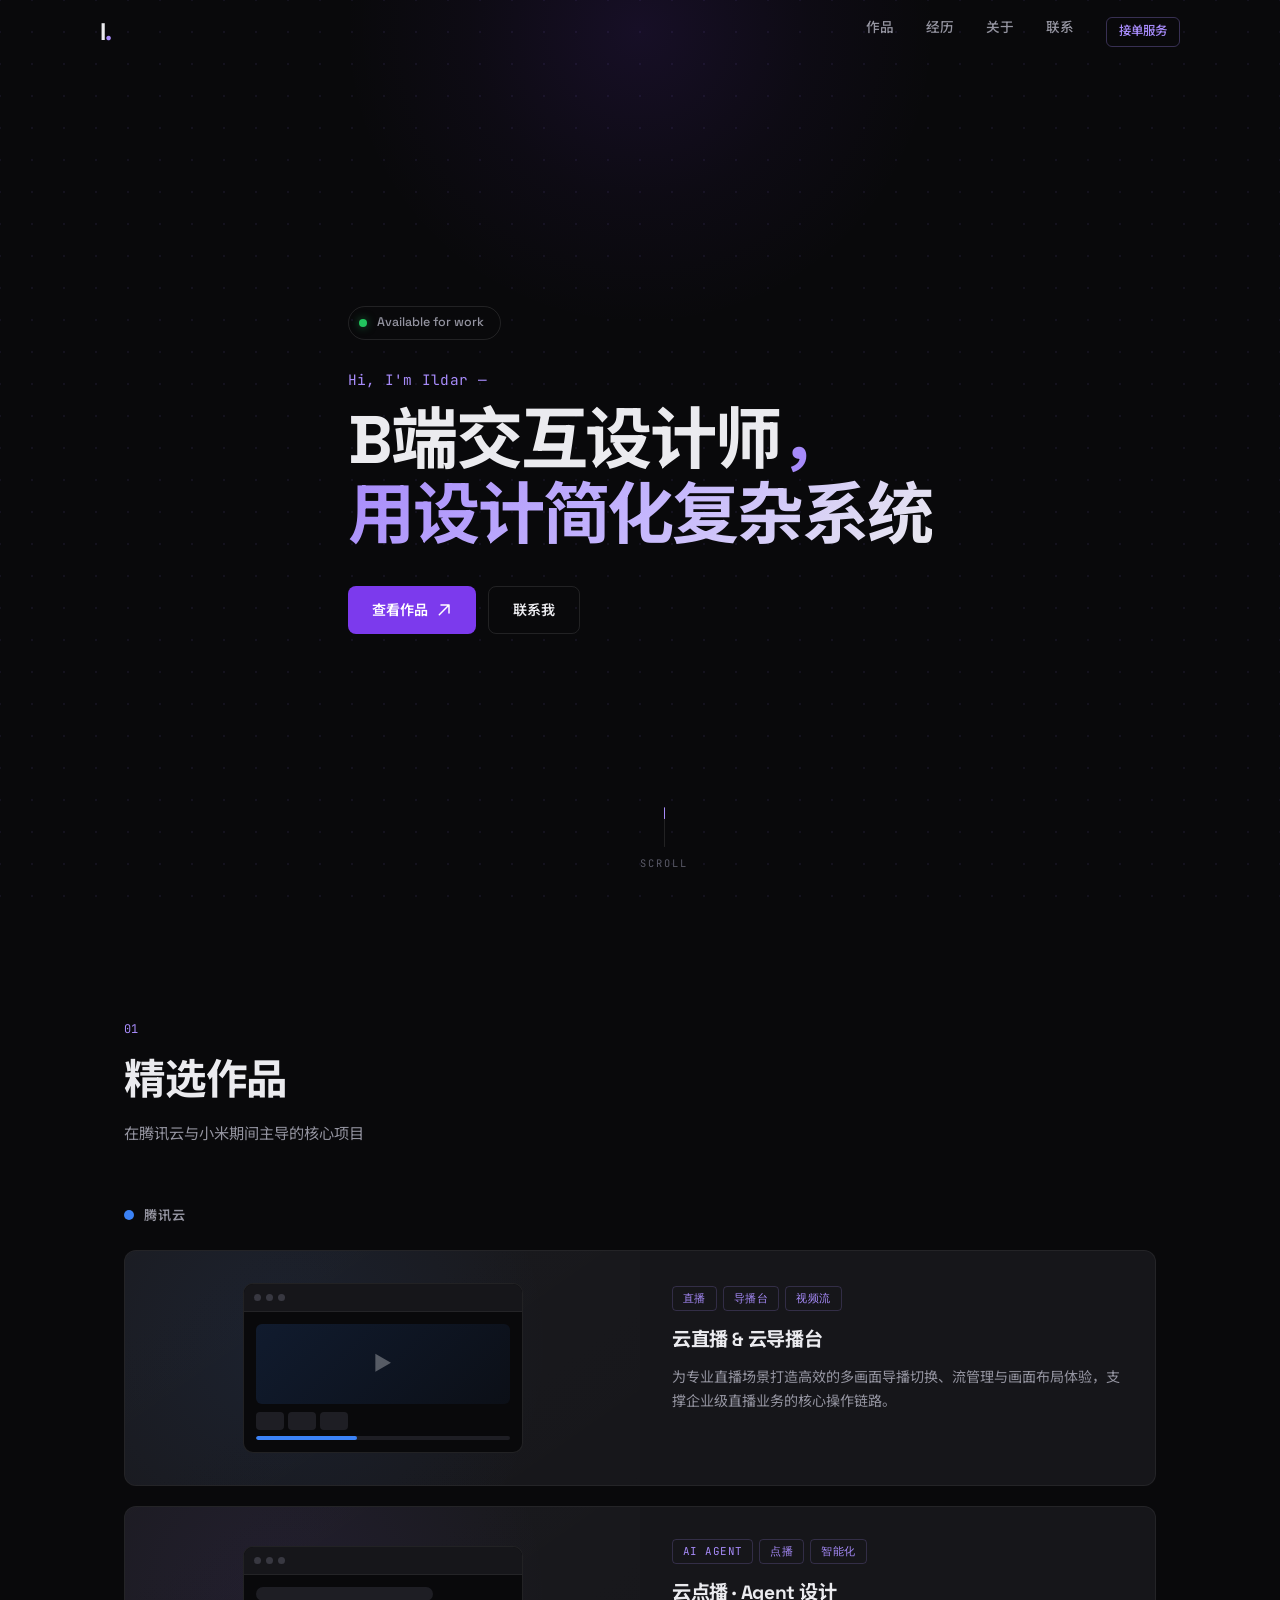
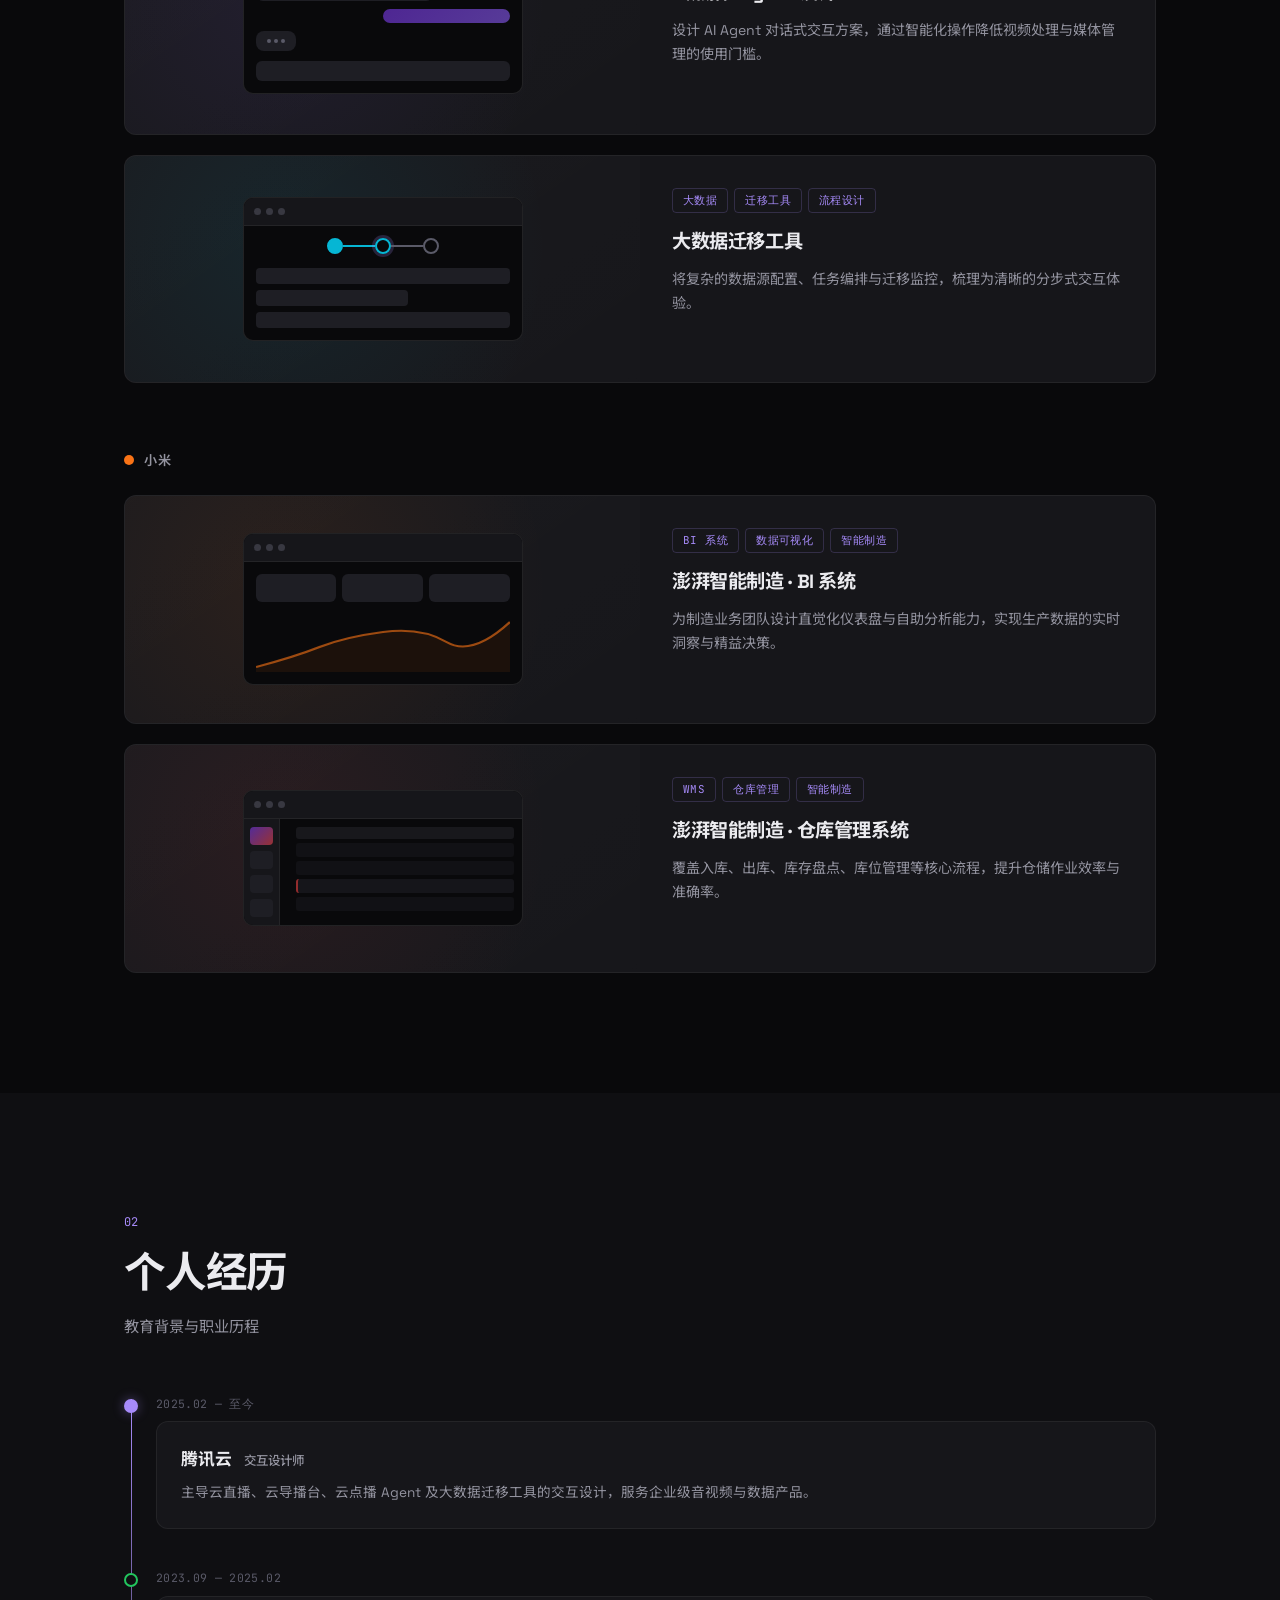
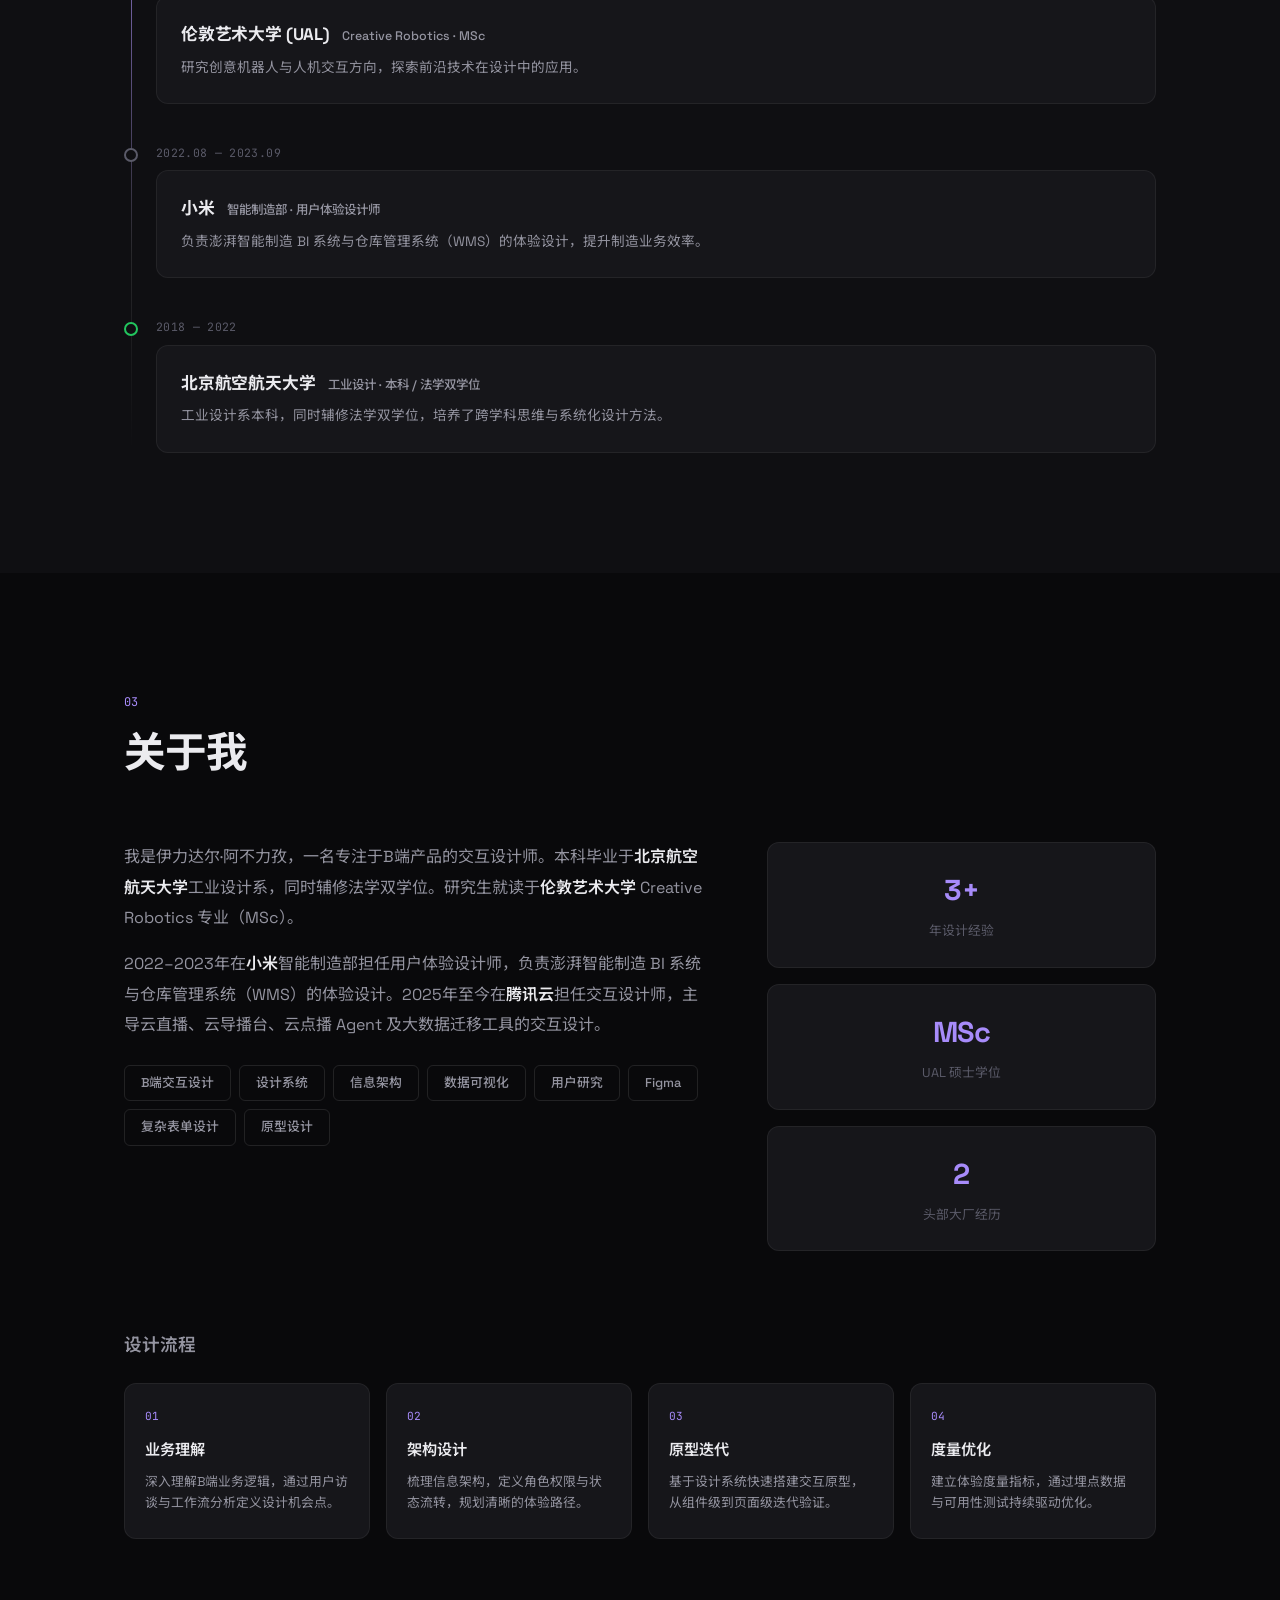
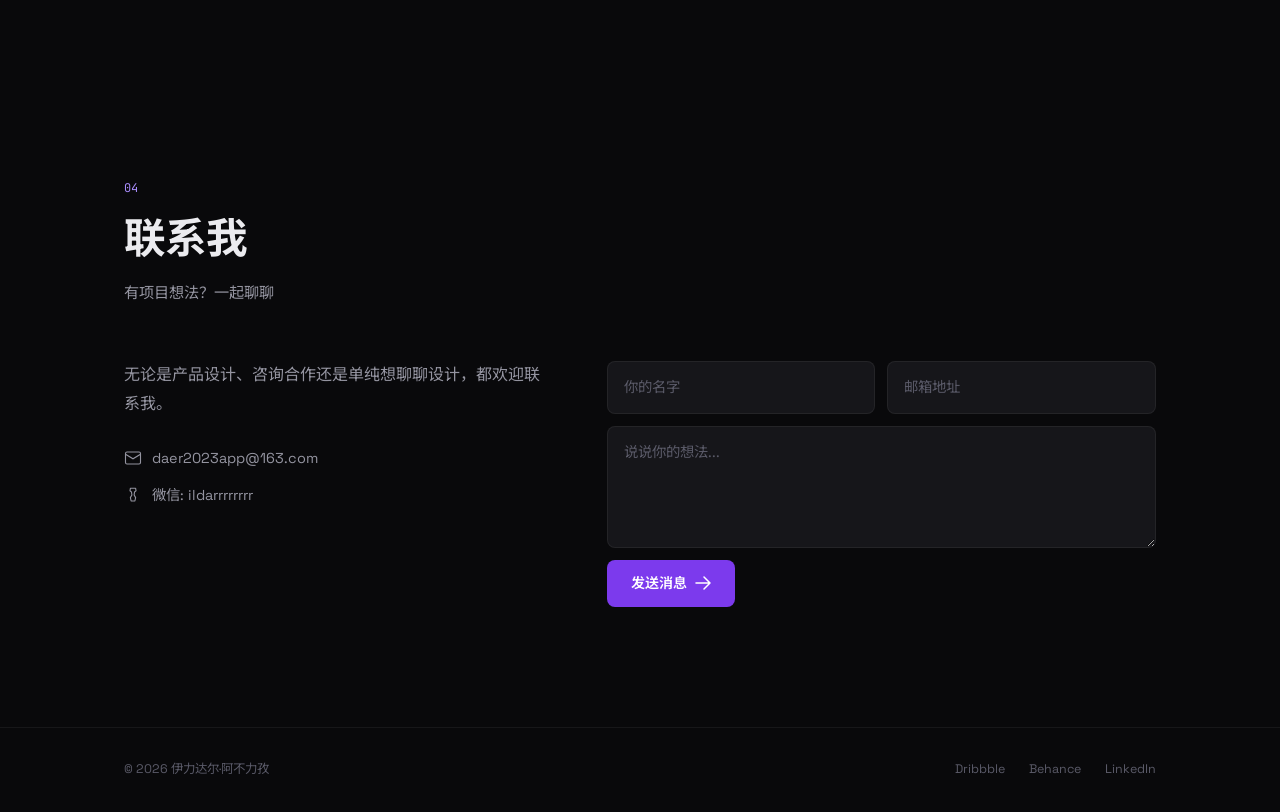
==== index.html @ 070d1505 "init: 个人作品集及接单页" ====
<!DOCTYPE html>
<html lang="zh-CN">
<head>
  <meta charset="UTF-8">
  <meta name="viewport" content="width=device-width, initial-scale=1.0">
  <title>伊力达尔·阿不力孜 — B端交互设计师</title>
  <link rel="stylesheet" href="style.css">
  <link rel="preconnect" href="https://fonts.googleapis.com">
  <link href="https://fonts.googleapis.com/css2?family=Space+Grotesk:wght@400;500;600;700&family=Noto+Sans+SC:wght@300;400;500;700&family=JetBrains+Mono:wght@400&display=swap" rel="stylesheet">
</head>
<body>

  <!-- 导航 -->
  <header class="header" id="header">
    <div class="header__inner">
      <a href="#" class="logo">I<span class="logo__dot">.</span></a>
      <nav class="nav" id="nav">
        <a href="#work" class="nav__link" data-index="01">作品</a>
        <a href="#journey" class="nav__link" data-index="02">经历</a>
        <a href="#about" class="nav__link" data-index="03">关于</a>
        <a href="#contact" class="nav__link" data-index="04">联系</a>
        <a href="freelance.html" class="nav__link nav__link--highlight" data-index="05">接单服务</a>
      </nav>
      <button class="menu-btn" id="menuBtn" aria-label="菜单">
        <span></span>
      </button>
    </div>
  </header>

  <!-- 移动端菜单 -->
  <div class="overlay" id="overlay">
    <nav class="overlay__nav">
      <a href="#work" class="overlay__link">作品</a>
      <a href="#journey" class="overlay__link">经历</a>
      <a href="#about" class="overlay__link">关于</a>
      <a href="#contact" class="overlay__link">联系</a>
      <a href="freelance.html" class="overlay__link" style="color:var(--accent)">接单服务</a>
    </nav>
  </div>

  <!-- 首屏 -->
  <section class="hero" id="hero">
    <canvas id="gridCanvas"></canvas>
    <div class="hero__glow"></div>
    <div class="hero__content">
      <div class="hero__label anim-fade" data-delay="0">
        <span class="label-dot"></span>
        <span>Available for work</span>
      </div>
      <p class="hero__greeting anim-fade" data-delay="100">Hi, I'm Ildar —</p>
      <h1 class="hero__headline anim-fade" data-delay="200">
        B端交互设计师<span class="hero__headline-accent">，</span><br>
        <span class="hero__headline-sub">用设计简化复杂系统</span>
      </h1>
      <div class="hero__cta anim-fade" data-delay="400">
        <a href="#work" class="btn">
          <span>查看作品</span>
          <svg width="16" height="16" viewBox="0 0 16 16" fill="none"><path d="M3.3 12.7l9.4-9.4M5 3h8v8" stroke="currentColor" stroke-width="1.5" stroke-linecap="round" stroke-linejoin="round"/></svg>
        </a>
        <a href="#contact" class="btn btn--ghost">联系我</a>
      </div>
    </div>
    <div class="hero__scroll anim-fade" data-delay="600">
      <div class="scroll-indicator">
        <div class="scroll-indicator__track">
          <div class="scroll-indicator__thumb"></div>
        </div>
      </div>
      <span>SCROLL</span>
    </div>
  </section>

  <!-- 作品集 -->
  <section class="section" id="work">
    <div class="container">
      <div class="section__head">
        <span class="section__index">01</span>
        <h2 class="section__title">精选作品</h2>
        <p class="section__sub">在腾讯云与小米期间主导的核心项目</p>
      </div>

      <!-- 腾讯云 -->
      <div class="work-group">
        <div class="work-group__label">
          <div class="company-dot company-dot--tc"></div>
          <span>腾讯云</span>
        </div>

        <div class="work-list">
          <a href="work-livestream.html" class="work-item__link">
          <article class="work-item" data-color="#3b82f6">
            <div class="work-item__visual" style="--accent:#3b82f6">
              <div class="mock mock--stream">
                <div class="mock__bar"><span></span><span></span><span></span></div>
                <div class="mock__body">
                  <div class="mock__video"></div>
                  <div class="mock__controls">
                    <div class="mock__btn-row"><span></span><span></span><span></span></div>
                    <div class="mock__timeline"></div>
                  </div>
                </div>
              </div>
            </div>
            <div class="work-item__info">
              <div class="work-item__tags"><span>直播</span><span>导播台</span><span>视频流</span></div>
              <h3 class="work-item__title">云直播 & 云导播台</h3>
              <p class="work-item__desc">为专业直播场景打造高效的多画面导播切换、流管理与画面布局体验，支撑企业级直播业务的核心操作链路。</p>
              <span class="work-item__more">查看详情 →</span>
            </div>
          </article>
          </a>

          <a href="work-agent.html" class="work-item__link">
          <article class="work-item" data-color="#8b5cf6">
            <div class="work-item__visual" style="--accent:#8b5cf6">
              <div class="mock mock--agent">
                <div class="mock__bar"><span></span><span></span><span></span></div>
                <div class="mock__body">
                  <div class="mock__chat">
                    <div class="mock__bubble mock__bubble--bot"></div>
                    <div class="mock__bubble mock__bubble--user"></div>
                    <div class="mock__bubble mock__bubble--bot mock__bubble--typing">
                      <span></span><span></span><span></span>
                    </div>
                  </div>
                  <div class="mock__input-bar"></div>
                </div>
              </div>
            </div>
            <div class="work-item__info">
              <div class="work-item__tags"><span>AI Agent</span><span>点播</span><span>智能化</span></div>
              <h3 class="work-item__title">云点播 · Agent 设计</h3>
              <p class="work-item__desc">设计 AI Agent 对话式交互方案，通过智能化操作降低视频处理与媒体管理的使用门槛。</p>
              <span class="work-item__more">查看详情 →</span>
            </div>
          </article>
          </a>

          <a href="work-migrate.html" class="work-item__link">
          <article class="work-item" data-color="#06b6d4">
            <div class="work-item__visual" style="--accent:#06b6d4">
              <div class="mock mock--migrate">
                <div class="mock__bar"><span></span><span></span><span></span></div>
                <div class="mock__body">
                  <div class="mock__steps">
                    <div class="mock__step mock__step--done"></div>
                    <div class="mock__step-line mock__step-line--done"></div>
                    <div class="mock__step mock__step--active"></div>
                    <div class="mock__step-line"></div>
                    <div class="mock__step"></div>
                  </div>
                  <div class="mock__form">
                    <div class="mock__field"></div>
                    <div class="mock__field mock__field--short"></div>
                    <div class="mock__field"></div>
                  </div>
                </div>
              </div>
            </div>
            <div class="work-item__info">
              <div class="work-item__tags"><span>大数据</span><span>迁移工具</span><span>流程设计</span></div>
              <h3 class="work-item__title">大数据迁移工具</h3>
              <p class="work-item__desc">将复杂的数据源配置、任务编排与迁移监控，梳理为清晰的分步式交互体验。</p>
              <span class="work-item__more">查看详情 →</span>
            </div>
          </article>
          </a>
        </div>
      </div>

      <!-- 小米 -->
      <div class="work-group">
        <div class="work-group__label">
          <div class="company-dot company-dot--mi"></div>
          <span>小米</span>
        </div>

        <div class="work-list">
          <a href="work-bi.html" class="work-item__link">
          <article class="work-item" data-color="#f97316">
            <div class="work-item__visual" style="--accent:#f97316">
              <div class="mock mock--bi">
                <div class="mock__bar"><span></span><span></span><span></span></div>
                <div class="mock__body">
                  <div class="mock__kpi-row">
                    <div class="mock__kpi"></div>
                    <div class="mock__kpi"></div>
                    <div class="mock__kpi"></div>
                  </div>
                  <div class="mock__chart-area">
                    <svg class="mock__chart-svg" viewBox="0 0 200 60" preserveAspectRatio="none">
                      <path d="M0 55 Q30 45 50 35 T100 20 T150 30 T200 10" stroke="var(--accent)" stroke-width="2" fill="none" opacity=".6"/>
                      <path d="M0 55 Q30 45 50 35 T100 20 T150 30 T200 10 V60 H0Z" fill="var(--accent)" opacity=".08"/>
                    </svg>
                  </div>
                </div>
              </div>
            </div>
            <div class="work-item__info">
              <div class="work-item__tags"><span>BI 系统</span><span>数据可视化</span><span>智能制造</span></div>
              <h3 class="work-item__title">澎湃智能制造 · BI 系统</h3>
              <p class="work-item__desc">为制造业务团队设计直觉化仪表盘与自助分析能力，实现生产数据的实时洞察与精益决策。</p>
              <span class="work-item__more">查看详情 →</span>
            </div>
          </article>
          </a>

          <a href="work-wms.html" class="work-item__link">
          <article class="work-item" data-color="#ef4444">
            <div class="work-item__visual" style="--accent:#ef4444">
              <div class="mock mock--wms">
                <div class="mock__bar"><span></span><span></span><span></span></div>
                <div class="mock__body">
                  <div class="mock__sidebar-mini">
                    <div class="mock__nav-item mock__nav-item--active"></div>
                    <div class="mock__nav-item"></div>
                    <div class="mock__nav-item"></div>
                    <div class="mock__nav-item"></div>
                  </div>
                  <div class="mock__table-area">
                    <div class="mock__table-head"></div>
                    <div class="mock__table-row"></div>
                    <div class="mock__table-row"></div>
                    <div class="mock__table-row mock__table-row--highlight"></div>
                    <div class="mock__table-row"></div>
                  </div>
                </div>
              </div>
            </div>
            <div class="work-item__info">
              <div class="work-item__tags"><span>WMS</span><span>仓库管理</span><span>智能制造</span></div>
              <h3 class="work-item__title">澎湃智能制造 · 仓库管理系统</h3>
              <p class="work-item__desc">覆盖入库、出库、库存盘点、库位管理等核心流程，提升仓储作业效率与准确率。</p>
              <span class="work-item__more">查看详情 →</span>
            </div>
          </article>
          </a>
        </div>
      </div>
    </div>
  </section>

  <!-- 经历 -->
  <section class="section section--alt" id="journey">
    <div class="container">
      <div class="section__head">
        <span class="section__index">02</span>
        <h2 class="section__title">个人经历</h2>
        <p class="section__sub">教育背景与职业历程</p>
      </div>

      <div class="journey">
        <div class="journey__line"></div>

        <div class="journey__item">
          <div class="journey__dot journey__dot--active"></div>
          <div class="journey__time">2025.02 — 至今</div>
          <div class="journey__card">
            <div class="journey__card-head">
              <h3>腾讯云</h3>
              <span class="journey__role">交互设计师</span>
            </div>
            <p>主导云直播、云导播台、云点播 Agent 及大数据迁移工具的交互设计，服务企业级音视频与数据产品。</p>
          </div>
        </div>

        <div class="journey__item">
          <div class="journey__dot journey__dot--edu"></div>
          <div class="journey__time">2023.09 — 2025.02</div>
          <div class="journey__card">
            <div class="journey__card-head">
              <h3>伦敦艺术大学 (UAL)</h3>
              <span class="journey__role">Creative Robotics · MSc</span>
            </div>
            <p>研究创意机器人与人机交互方向，探索前沿技术在设计中的应用。</p>
          </div>
        </div>

        <div class="journey__item">
          <div class="journey__dot"></div>
          <div class="journey__time">2022.08 — 2023.09</div>
          <div class="journey__card">
            <div class="journey__card-head">
              <h3>小米</h3>
              <span class="journey__role">智能制造部 · 用户体验设计师</span>
            </div>
            <p>负责澎湃智能制造 BI 系统与仓库管理系统（WMS）的体验设计，提升制造业务效率。</p>
          </div>
        </div>

        <div class="journey__item">
          <div class="journey__dot journey__dot--edu"></div>
          <div class="journey__time">2018 — 2022</div>
          <div class="journey__card">
            <div class="journey__card-head">
              <h3>北京航空航天大学</h3>
              <span class="journey__role">工业设计 · 本科 / 法学双学位</span>
            </div>
            <p>工业设计系本科，同时辅修法学双学位，培养了跨学科思维与系统化设计方法。</p>
          </div>
        </div>
      </div>
    </div>
  </section>

  <!-- 关于 -->
  <section class="section" id="about">
    <div class="container">
      <div class="section__head">
        <span class="section__index">03</span>
        <h2 class="section__title">关于我</h2>
      </div>

      <div class="about">
        <div class="about__main">
          <p class="about__bio">
            我是伊力达尔·阿不力孜，一名专注于B端产品的交互设计师。本科毕业于<strong>北京航空航天大学</strong>工业设计系，同时辅修法学双学位。研究生就读于<strong>伦敦艺术大学</strong> Creative Robotics 专业（MSc）。
          </p>
          <p class="about__bio">
            2022–2023年在<strong>小米</strong>智能制造部担任用户体验设计师，负责澎湃智能制造 BI 系统与仓库管理系统（WMS）的体验设计。2025年至今在<strong>腾讯云</strong>担任交互设计师，主导云直播、云导播台、云点播 Agent 及大数据迁移工具的交互设计。
          </p>
          <div class="about__skills">
            <span>B端交互设计</span>
            <span>设计系统</span>
            <span>信息架构</span>
            <span>数据可视化</span>
            <span>用户研究</span>
            <span>Figma</span>
            <span>复杂表单设计</span>
            <span>原型设计</span>
          </div>
        </div>
        <div class="about__side">
          <div class="about__card">
            <span class="about__card-num">3+</span>
            <span class="about__card-label">年设计经验</span>
          </div>
          <div class="about__card">
            <span class="about__card-num">MSc</span>
            <span class="about__card-label">UAL 硕士学位</span>
          </div>
          <div class="about__card">
            <span class="about__card-num">2</span>
            <span class="about__card-label">头部大厂经历</span>
          </div>
        </div>
      </div>

      <!-- 设计流程 -->
      <div class="process">
        <h3 class="process__heading">设计流程</h3>
        <div class="process__grid">
          <div class="process__step">
            <span class="process__num">01</span>
            <h4>业务理解</h4>
            <p>深入理解B端业务逻辑，通过用户访谈与工作流分析定义设计机会点。</p>
          </div>
          <div class="process__step">
            <span class="process__num">02</span>
            <h4>架构设计</h4>
            <p>梳理信息架构，定义角色权限与状态流转，规划清晰的体验路径。</p>
          </div>
          <div class="process__step">
            <span class="process__num">03</span>
            <h4>原型迭代</h4>
            <p>基于设计系统快速搭建交互原型，从组件级到页面级迭代验证。</p>
          </div>
          <div class="process__step">
            <span class="process__num">04</span>
            <h4>度量优化</h4>
            <p>建立体验度量指标，通过埋点数据与可用性测试持续驱动优化。</p>
          </div>
        </div>
      </div>
    </div>
  </section>

  <!-- 联系 -->
  <section class="section" id="contact">
    <div class="container">
      <div class="section__head">
        <span class="section__index">04</span>
        <h2 class="section__title">联系我</h2>
        <p class="section__sub">有项目想法？一起聊聊</p>
      </div>

      <div class="contact">
        <div class="contact__left">
          <p class="contact__text">无论是产品设计、咨询合作还是单纯想聊聊设计，都欢迎联系我。</p>
          <div class="contact__links">
            <a href="mailto:daer2023app@163.com" class="contact__link">
              <svg width="18" height="18" viewBox="0 0 24 24" fill="none"><rect x="2" y="4" width="20" height="16" rx="2" stroke="currentColor" stroke-width="1.5"/><path d="M2 7l10 6 10-6" stroke="currentColor" stroke-width="1.5" stroke-linecap="round"/></svg>
              daer2023app@163.com
            </a>
            <a href="#" class="contact__link">
              <svg width="18" height="18" viewBox="0 0 24 24" fill="none"><path d="M8.5 3h7l.5 3.5-2 1.5-.5 4 2 3.5-1 4.5h-5l-1-4.5 2-3.5-.5-4-2-1.5z" stroke="currentColor" stroke-width="1.5" stroke-linejoin="round"/></svg>
              微信: ildarrrrrrrr
            </a>
          </div>
        </div>
        <form class="contact__form" id="contactForm">
          <div class="form-row">
            <input type="text" placeholder="你的名字" required>
            <input type="email" placeholder="邮箱地址" required>
          </div>
          <textarea rows="4" placeholder="说说你的想法..." required></textarea>
          <button type="submit" class="btn">
            <span>发送消息</span>
            <svg width="16" height="16" viewBox="0 0 16 16" fill="none"><path d="M1 8h14M9 2l6 6-6 6" stroke="currentColor" stroke-width="1.5" stroke-linecap="round" stroke-linejoin="round"/></svg>
          </button>
        </form>
      </div>
    </div>
  </section>

  <!-- 页脚 -->
  <footer class="footer">
    <div class="container footer__inner">
      <span class="footer__copy">&copy; 2026 伊力达尔·阿不力孜</span>
      <div class="footer__links">
        <a href="#">Dribbble</a>
        <a href="#">Behance</a>
        <a href="#">LinkedIn</a>
      </div>
    </div>
  </footer>

  <script src="script.js"></script>
</body>
</html>
---- style.css ----
/* ===========================================
   伊力达尔 — B端交互设计师作品集
   =========================================== */

*,*::before,*::after{margin:0;padding:0;box-sizing:border-box}

:root {
  /* 基础色 */
  --bg:        #09090b;
  --bg-alt:    #0f0f12;
  --surface:   #16161a;
  --surface-2: #1e1e24;
  --border:    rgba(255,255,255,.06);
  --border-2:  rgba(255,255,255,.1);

  /* 文本 */
  --text:      #ebebef;
  --text-2:    #9494a0;
  --text-3:    #5a5a68;

  /* 强调 */
  --accent:    #a78bfa;
  --accent-2:  #7c3aed;

  /* 排版 */
  --font:   'Space Grotesk', 'Noto Sans SC', system-ui, sans-serif;
  --mono:   'JetBrains Mono', monospace;
  --ease:   cubic-bezier(.4,0,.2,1);
  --ease-out: cubic-bezier(.16,1,.3,1);
  --radius: 12px;
}

html { scroll-behavior: smooth; scroll-padding-top: 80px; }
body {
  font-family: var(--font);
  background: var(--bg);
  color: var(--text);
  line-height: 1.6;
  -webkit-font-smoothing: antialiased;
  overflow-x: hidden;
}
a { color: inherit; text-decoration: none; }
button,input,textarea,select { font: inherit; border: none; outline: none; background: none; color: inherit; }
img { display: block; max-width: 100%; }

.container { max-width: 1080px; margin: 0 auto; padding: 0 24px; }
.hide-mobile { display: inline; }

/* ======= HEADER ======= */
.header {
  position: fixed; top: 0; left: 0; right: 0; z-index: 100;
  padding: 0 32px;
  transition: background .4s var(--ease), backdrop-filter .4s;
}
.header.scrolled {
  background: rgba(9,9,11,.8);
  backdrop-filter: blur(20px);
  -webkit-backdrop-filter: blur(20px);
  border-bottom: 1px solid var(--border);
}
.header__inner {
  max-width: 1080px; margin: 0 auto;
  display: flex; align-items: center; justify-content: space-between;
  height: 64px;
}
.logo {
  font-size: 1.5rem; font-weight: 700; letter-spacing: -.04em;
}
.logo__dot { color: var(--accent); }

.nav { display: flex; gap: 32px; }
.nav__link {
  font-size: .85rem; font-weight: 500; color: var(--text-2);
  transition: color .3s;
  position: relative;
}
.nav__link::before {
  content: attr(data-index);
  font-family: var(--mono);
  font-size: .6rem;
  color: var(--text-3);
  position: absolute;
  top: -10px; left: 0;
  opacity: 0;
  transition: opacity .3s, transform .3s var(--ease);
  transform: translateY(4px);
}
.nav__link:hover { color: var(--text); }
.nav__link:hover::before { opacity: 1; transform: translateY(0); }
.nav__link--highlight {
  color: var(--accent) !important;
  border: 1px solid rgba(167,139,250,.3);
  padding: 4px 12px;
  border-radius: 6px;
  font-size: .78rem;
  transition: all .3s var(--ease);
}
.nav__link--highlight:hover {
  background: rgba(167,139,250,.1);
  border-color: var(--accent);
}

.menu-btn {
  display: none; width: 32px; height: 32px;
  position: relative; cursor: pointer;
}
.menu-btn span,
.menu-btn::before,
.menu-btn::after {
  content: '';
  position: absolute; left: 6px;
  width: 20px; height: 1.5px;
  background: var(--text);
  transition: .3s var(--ease);
}
.menu-btn::before { top: 10px; }
.menu-btn span { top: 15px; }
.menu-btn::after { top: 20px; }
.menu-btn.active::before { top: 15px; transform: rotate(45deg); }
.menu-btn.active span { opacity: 0; }
.menu-btn.active::after { top: 15px; transform: rotate(-45deg); }

/* 移动端覆盖层 */
.overlay {
  position: fixed; inset: 0; z-index: 99;
  background: rgba(9,9,11,.96);
  display: flex; align-items: center; justify-content: center;
  opacity: 0; pointer-events: none;
  transition: opacity .4s;
}
.overlay.open { opacity: 1; pointer-events: all; }
.overlay__nav { display: flex; flex-direction: column; gap: 28px; text-align: center; }
.overlay__link {
  font-size: 1.8rem; font-weight: 600; color: var(--text-2);
  transition: color .3s;
}
.overlay__link:hover { color: var(--accent); }

/* ======= HERO ======= */
.hero {
  min-height: 100vh;
  display: flex; align-items: center; justify-content: center;
  position: relative; overflow: hidden;
  padding: 100px 24px 60px;
}

#gridCanvas {
  position: absolute; inset: 0;
  width: 100%; height: 100%;
  pointer-events: none; z-index: 0;
}

.hero__glow {
  position: absolute;
  top: -30%; left: 50%; transform: translateX(-50%);
  width: 600px; height: 600px;
  background: radial-gradient(circle, rgba(124,58,237,.12) 0%, rgba(124,58,237,.04) 40%, transparent 70%);
  pointer-events: none; z-index: 0;
  animation: glow-pulse 6s ease-in-out infinite alternate;
}
@keyframes glow-pulse {
  0%   { opacity: .6; transform: translateX(-50%) scale(1); }
  100% { opacity: 1;  transform: translateX(-50%) scale(1.15); }
}

.hero__content {
  position: relative; z-index: 1;
  max-width: 720px;
}

.hero__label {
  display: inline-flex; align-items: center; gap: 10px;
  padding: 6px 16px 6px 10px;
  border: 1px solid var(--border-2);
  border-radius: 100px;
  font-size: .78rem; font-weight: 500; color: var(--text-2);
  margin-bottom: 28px;
}
.label-dot {
  width: 8px; height: 8px; border-radius: 50%;
  background: #22c55e;
  box-shadow: 0 0 8px rgba(34,197,94,.5);
  animation: pulse-dot 2s ease-in-out infinite;
}
@keyframes pulse-dot {
  0%,100% { box-shadow: 0 0 8px rgba(34,197,94,.4); }
  50%     { box-shadow: 0 0 16px rgba(34,197,94,.8); }
}

.hero__greeting {
  font-family: var(--mono);
  font-size: .9rem;
  color: var(--accent);
  letter-spacing: .02em;
  margin-bottom: 12px;
}

.hero__headline {
  font-size: clamp(2.6rem, 6vw, 4.2rem);
  font-weight: 700;
  line-height: 1.12;
  letter-spacing: -.03em;
  margin-bottom: 32px;
}
.hero__headline-accent {
  color: var(--accent);
}
.hero__headline-sub {
  background: linear-gradient(135deg, var(--accent) 0%, #c4b5fd 50%, var(--text) 100%);
  -webkit-background-clip: text;
  -webkit-text-fill-color: transparent;
  background-clip: text;
}

.hero__cta { display: flex; gap: 12px; flex-wrap: wrap; }

/* Scroll indicator */
.hero__scroll {
  position: absolute; bottom: 28px; left: 50%;
  transform: translateX(-50%);
  display: flex; flex-direction: column; align-items: center; gap: 8px;
  z-index: 1;
}
.hero__scroll span {
  font-family: var(--mono);
  font-size: .65rem;
  color: var(--text-3);
  letter-spacing: .2em;
}
.scroll-indicator__track {
  width: 1px; height: 40px;
  background: var(--border-2);
  border-radius: 1px;
  overflow: hidden;
}
.scroll-indicator__thumb {
  width: 100%; height: 12px;
  background: var(--accent);
  border-radius: 1px;
  animation: scroll-down 2s ease-in-out infinite;
}
@keyframes scroll-down {
  0%   { transform: translateY(-12px); }
  100% { transform: translateY(40px); }
}

/* ======= BUTTONS ======= */
.btn {
  display: inline-flex; align-items: center; gap: 8px;
  padding: 12px 24px;
  border-radius: 8px;
  font-weight: 600; font-size: .88rem;
  background: var(--accent-2);
  color: #fff;
  transition: all .3s var(--ease);
  cursor: pointer;
  position: relative;
  overflow: hidden;
}
.btn:hover {
  background: var(--accent);
  transform: translateY(-1px);
  box-shadow: 0 8px 30px rgba(124,58,237,.3);
}
.btn svg { transition: transform .3s var(--ease); }
.btn:hover svg { transform: translate(2px, -2px); }

.btn--ghost {
  background: transparent;
  border: 1px solid var(--border-2);
  color: var(--text);
}
.btn--ghost:hover {
  background: var(--surface);
  border-color: var(--accent);
  color: var(--accent);
  box-shadow: none;
}

/* ======= SECTIONS ======= */
.section { padding: 120px 0; }
.section--alt { background: var(--bg-alt); }

.section__head { margin-bottom: 56px; }
.section__index {
  font-family: var(--mono);
  font-size: .75rem;
  color: var(--accent);
  display: block;
  margin-bottom: 8px;
}
.section__title {
  font-size: clamp(1.8rem, 3.5vw, 2.6rem);
  font-weight: 700;
  letter-spacing: -.03em;
  margin-bottom: 8px;
}
.section__sub {
  font-size: .95rem;
  color: var(--text-2);
}

/* ======= WORK ======= */
.work-group { margin-bottom: 64px; }
.work-group:last-child { margin-bottom: 0; }

.work-group__label {
  display: inline-flex; align-items: center; gap: 10px;
  font-size: .82rem; font-weight: 600; color: var(--text-2);
  margin-bottom: 24px;
  text-transform: uppercase;
  letter-spacing: .06em;
}
.company-dot {
  width: 10px; height: 10px; border-radius: 50%;
}
.company-dot--tc { background: #3b82f6; }
.company-dot--mi { background: #f97316; }

.work-list {
  display: grid;
  grid-template-columns: 1fr;
  gap: 20px;
}

.work-item {
  display: grid;
  grid-template-columns: 1fr 1fr;
  background: var(--surface);
  border: 1px solid var(--border);
  border-radius: var(--radius);
  overflow: hidden;
  transition: border-color .4s, transform .4s var(--ease), box-shadow .4s;
}
.work-item:hover {
  border-color: var(--border-2);
  transform: translateY(-4px);
  box-shadow: 0 20px 60px rgba(0,0,0,.25);
}

.work-item__visual {
  padding: 32px;
  display: flex; align-items: center; justify-content: center;
  background: linear-gradient(145deg, rgba(255,255,255,.02), rgba(255,255,255,.005));
  position: relative;
  overflow: hidden;
  min-height: 220px;
}
.work-item__visual::after {
  content: '';
  position: absolute; inset: 0;
  background: radial-gradient(circle at 30% 40%, color-mix(in srgb, var(--accent) 8%, transparent), transparent 70%);
  pointer-events: none;
}

.work-item__info {
  padding: 32px;
  display: flex; flex-direction: column; justify-content: center;
}
.work-item__tags {
  display: flex; flex-wrap: wrap; gap: 6px;
  margin-bottom: 14px;
}
.work-item__tags span {
  font-family: var(--mono);
  font-size: .68rem;
  color: var(--accent);
  padding: 3px 10px;
  border: 1px solid rgba(167,139,250,.2);
  border-radius: 4px;
  text-transform: uppercase;
  letter-spacing: .04em;
}
.work-item__title {
  font-size: 1.2rem;
  font-weight: 700;
  letter-spacing: -.02em;
  margin-bottom: 10px;
}
.work-item__desc {
  font-size: .88rem;
  color: var(--text-2);
  line-height: 1.7;
}

.work-item__link {
  display: block;
  text-decoration: none;
  color: inherit;
}
.work-item__more {
  display: inline-block;
  margin-top: 14px;
  font-size: .82rem;
  font-weight: 600;
  color: var(--accent);
  opacity: 0;
  transform: translateX(-8px);
  transition: opacity .3s var(--ease), transform .3s var(--ease);
}
.work-item:hover .work-item__more {
  opacity: 1;
  transform: translateX(0);
}
.work-item { cursor: pointer; }

/* ======= MOCKUPS ======= */
.mock {
  width: 100%;
  max-width: 280px;
  background: var(--bg);
  border: 1px solid var(--border-2);
  border-radius: 10px;
  overflow: hidden;
  position: relative;
  z-index: 1;
  transition: transform .5s var(--ease);
}
.work-item:hover .mock { transform: scale(1.03); }

.mock__bar {
  height: 28px;
  background: var(--surface);
  display: flex; align-items: center; gap: 5px;
  padding: 0 10px;
  border-bottom: 1px solid var(--border);
}
.mock__bar span {
  width: 7px; height: 7px;
  border-radius: 50%;
  background: var(--text-3);
  opacity: .5;
}
.mock__body { padding: 12px; }

/* Stream mockup */
.mock--stream .mock__video {
  width: 100%; height: 80px;
  background: linear-gradient(135deg, rgba(59,130,246,.15), rgba(59,130,246,.05));
  border-radius: 6px;
  margin-bottom: 8px;
  position: relative;
  overflow: hidden;
}
.mock--stream .mock__video::after {
  content: '▶';
  position: absolute; top: 50%; left: 50%;
  transform: translate(-50%,-50%);
  font-size: 1.2rem; color: rgba(255,255,255,.3);
}
.mock__controls { display: flex; flex-direction: column; gap: 6px; }
.mock__btn-row { display: flex; gap: 4px; }
.mock__btn-row span {
  width: 28px; height: 18px;
  background: var(--surface-2);
  border-radius: 4px;
}
.mock__timeline {
  height: 4px; background: var(--surface-2); border-radius: 2px;
  position: relative; overflow: hidden;
}
.mock__timeline::after {
  content: '';
  position: absolute; left: 0; top: 0;
  width: 40%; height: 100%;
  background: var(--accent);
  border-radius: 2px;
  animation: timeline-play 3s ease-in-out infinite;
}
@keyframes timeline-play {
  0%   { width: 20%; }
  50%  { width: 65%; }
  100% { width: 20%; }
}

/* Agent mockup */
.mock__chat {
  display: flex; flex-direction: column; gap: 8px;
  margin-bottom: 10px;
}
.mock__bubble {
  height: 14px; border-radius: 8px;
}
.mock__bubble--bot {
  width: 70%; background: var(--surface-2);
  align-self: flex-start;
}
.mock__bubble--user {
  width: 50%;
  background: linear-gradient(135deg, var(--accent-2), var(--accent));
  align-self: flex-end;
  opacity: .6;
}
.mock__bubble--typing {
  width: 40px; height: 20px;
  display: flex; align-items: center; justify-content: center; gap: 3px;
  background: var(--surface-2);
}
.mock__bubble--typing span {
  width: 4px; height: 4px; border-radius: 50%;
  background: var(--text-3);
  animation: typing-dots 1.2s infinite;
}
.mock__bubble--typing span:nth-child(2) { animation-delay: .2s; }
.mock__bubble--typing span:nth-child(3) { animation-delay: .4s; }
@keyframes typing-dots {
  0%,60%,100% { opacity: .3; transform: translateY(0); }
  30% { opacity: 1; transform: translateY(-3px); }
}
.mock__input-bar {
  height: 20px; background: var(--surface-2);
  border-radius: 6px;
}

/* Migrate mockup */
.mock__steps {
  display: flex; align-items: center; gap: 0;
  margin-bottom: 14px;
  justify-content: center;
}
.mock__step {
  width: 16px; height: 16px; border-radius: 50%;
  border: 2px solid var(--text-3);
  flex-shrink: 0;
}
.mock__step--done { background: var(--accent); border-color: var(--accent); }
.mock__step--active { border-color: var(--accent); box-shadow: 0 0 0 3px rgba(167,139,250,.2); }
.mock__step-line { width: 32px; height: 2px; background: var(--text-3); }
.mock__step-line--done { background: var(--accent); }

.mock__form { display: flex; flex-direction: column; gap: 6px; }
.mock__field {
  height: 16px; background: var(--surface-2); border-radius: 4px;
}
.mock__field--short { width: 60%; }

/* BI mockup */
.mock__kpi-row { display: flex; gap: 6px; margin-bottom: 10px; }
.mock__kpi {
  flex: 1; height: 28px;
  background: var(--surface-2); border-radius: 6px;
}
.mock__chart-area {
  height: 60px;
  position: relative;
}
.mock__chart-svg {
  width: 100%; height: 100%;
}

/* WMS mockup */
.mock--wms .mock__body { display: flex; gap: 8px; padding: 0; }
.mock__sidebar-mini {
  width: 36px; padding: 8px 6px;
  background: var(--surface);
  display: flex; flex-direction: column; gap: 6px;
  border-right: 1px solid var(--border);
}
.mock__nav-item {
  width: 100%; height: 18px;
  background: var(--surface-2); border-radius: 4px;
}
.mock__nav-item--active {
  background: linear-gradient(135deg, var(--accent-2), var(--accent));
  opacity: .6;
}
.mock__table-area { flex: 1; padding: 8px; display: flex; flex-direction: column; gap: 4px; }
.mock__table-head {
  height: 12px; background: var(--surface-2); border-radius: 3px;
  opacity: .7;
}
.mock__table-row {
  height: 14px; background: var(--surface-2); border-radius: 3px;
  opacity: .4;
}
.mock__table-row--highlight {
  opacity: .6;
  border-left: 2px solid var(--accent);
}

/* ======= JOURNEY ======= */
.journey {
  position: relative;
  padding-left: 32px;
}
.journey__line {
  position: absolute;
  top: 4px; bottom: 4px; left: 7px;
  width: 1px;
  background: linear-gradient(to bottom, var(--accent), var(--border-2) 70%, transparent);
}
.journey__item {
  position: relative;
  padding-bottom: 40px;
}
.journey__item:last-child { padding-bottom: 0; }

.journey__dot {
  position: absolute;
  left: -32px; top: 4px;
  width: 14px; height: 14px;
  border-radius: 50%;
  border: 2px solid var(--text-3);
  background: var(--bg-alt);
  z-index: 1;
  transition: all .3s;
}
.journey__dot--active {
  border-color: var(--accent);
  background: var(--accent);
  box-shadow: 0 0 12px rgba(167,139,250,.4);
}
.journey__dot--edu {
  border-color: #22c55e;
  background: var(--bg-alt);
}

.journey__time {
  font-family: var(--mono);
  font-size: .72rem;
  color: var(--text-3);
  letter-spacing: .03em;
  margin-bottom: 8px;
}
.journey__item:first-child .journey__time { color: var(--accent); }

.journey__card {
  padding: 24px;
  background: var(--surface);
  border: 1px solid var(--border);
  border-radius: var(--radius);
  transition: border-color .3s, transform .3s var(--ease);
}
.journey__card:hover {
  border-color: var(--border-2);
  transform: translateX(4px);
}
.journey__item:first-child .journey__card {
  border-color: rgba(167,139,250,.2);
  background: linear-gradient(135deg, rgba(167,139,250,.04), var(--surface));
}

.journey__card-head {
  display: flex;
  align-items: baseline;
  gap: 12px;
  margin-bottom: 8px;
  flex-wrap: wrap;
}
.journey__card-head h3 {
  font-size: 1.05rem;
  font-weight: 700;
  letter-spacing: -.01em;
}
.journey__role {
  font-size: .78rem;
  color: var(--text-2);
  font-weight: 500;
}
.journey__card p {
  font-size: .85rem;
  color: var(--text-2);
  line-height: 1.7;
}

/* ======= ABOUT ======= */
.about {
  display: grid;
  grid-template-columns: 1.5fr 1fr;
  gap: 60px;
  margin-bottom: 80px;
}
.about__bio {
  font-size: 1rem;
  color: var(--text-2);
  line-height: 1.9;
  margin-bottom: 16px;
}
.about__bio strong { color: var(--text); font-weight: 600; }

.about__skills {
  display: flex; flex-wrap: wrap; gap: 8px;
  margin-top: 24px;
}
.about__skills span {
  padding: 7px 16px;
  border: 1px solid var(--border-2);
  border-radius: 6px;
  font-size: .8rem; font-weight: 500;
  color: var(--text-2);
  transition: all .3s var(--ease);
}
.about__skills span:hover {
  border-color: var(--accent);
  color: var(--accent);
  background: rgba(167,139,250,.06);
}

.about__side {
  display: flex; flex-direction: column; gap: 16px;
  justify-content: center;
}
.about__card {
  padding: 24px;
  background: var(--surface);
  border: 1px solid var(--border);
  border-radius: var(--radius);
  text-align: center;
  transition: border-color .3s;
}
.about__card:hover { border-color: var(--accent); }
.about__card-num {
  display: block;
  font-size: 1.8rem; font-weight: 700;
  color: var(--accent);
  letter-spacing: -.02em;
  margin-bottom: 4px;
  font-family: var(--font);
}
.about__card-label {
  font-size: .8rem; color: var(--text-3);
}

/* Process */
.process__heading {
  font-size: 1.1rem; font-weight: 600;
  margin-bottom: 24px;
  color: var(--text-2);
}
.process__grid {
  display: grid;
  grid-template-columns: repeat(4, 1fr);
  gap: 16px;
}
.process__step {
  padding: 24px 20px;
  background: var(--surface);
  border: 1px solid var(--border);
  border-radius: var(--radius);
  transition: border-color .3s, transform .3s var(--ease);
}
.process__step:hover {
  border-color: var(--accent);
  transform: translateY(-3px);
}
.process__num {
  font-family: var(--mono);
  font-size: .7rem;
  color: var(--accent);
  margin-bottom: 12px;
  display: block;
}
.process__step h4 {
  font-size: .95rem; font-weight: 600;
  margin-bottom: 8px;
}
.process__step p {
  font-size: .8rem; color: var(--text-2); line-height: 1.7;
}

/* ======= CONTACT ======= */
.contact {
  display: grid;
  grid-template-columns: 1fr 1.3fr;
  gap: 60px;
  align-items: start;
}
.contact__text {
  font-size: 1rem; color: var(--text-2);
  line-height: 1.8; margin-bottom: 28px;
}
.contact__links { display: flex; flex-direction: column; gap: 14px; }
.contact__link {
  display: inline-flex; align-items: center; gap: 10px;
  font-size: .9rem; color: var(--text-2);
  transition: color .3s;
}
.contact__link:hover { color: var(--accent); }

.contact__form { display: flex; flex-direction: column; gap: 12px; }
.form-row { display: grid; grid-template-columns: 1fr 1fr; gap: 12px; }

.contact__form input,
.contact__form textarea {
  width: 100%; padding: 14px 16px;
  background: var(--surface);
  border: 1px solid var(--border);
  border-radius: 8px;
  font-size: .9rem;
  color: var(--text);
  transition: border-color .3s, box-shadow .3s;
}
.contact__form input::placeholder,
.contact__form textarea::placeholder { color: var(--text-3); }
.contact__form input:focus,
.contact__form textarea:focus {
  border-color: var(--accent);
  box-shadow: 0 0 0 3px rgba(167,139,250,.1);
}
.contact__form textarea { resize: vertical; min-height: 100px; }
.contact__form .btn { align-self: flex-start; }

/* ======= DETAIL PAGES ======= */
.detail-hero {
  padding: 120px 0 60px;
  border-bottom: 1px solid var(--border);
}
.detail-back {
  display: inline-flex; align-items: center; gap: 8px;
  font-size: .82rem; color: var(--text-3);
  margin-bottom: 40px;
  transition: color .3s;
}
.detail-back:hover { color: var(--accent); }

.detail-hero__head { margin-bottom: 40px; }
.detail-hero__tags {
  display: flex; flex-wrap: wrap; gap: 6px;
  margin-bottom: 16px;
}
.detail-hero__tags span {
  font-family: var(--mono);
  font-size: .68rem;
  color: var(--accent);
  padding: 3px 10px;
  border: 1px solid rgba(167,139,250,.2);
  border-radius: 4px;
  text-transform: uppercase;
  letter-spacing: .04em;
}
.detail-hero__title {
  font-size: clamp(1.8rem, 4vw, 2.8rem);
  font-weight: 700;
  letter-spacing: -.03em;
  margin-bottom: 8px;
}
.detail-hero__subtitle {
  font-family: var(--mono);
  font-size: .85rem;
  color: var(--text-2);
}

.detail-hero__meta {
  display: flex; gap: 40px; flex-wrap: wrap;
}
.detail-meta {
  display: flex; flex-direction: column; gap: 4px;
}
.detail-meta__label {
  font-family: var(--mono);
  font-size: .68rem;
  color: var(--text-3);
  text-transform: uppercase;
  letter-spacing: .06em;
}
.detail-meta span:last-child {
  font-size: .9rem;
  color: var(--text);
  font-weight: 500;
}

.detail-body {
  padding: 80px 0;
}
.detail-section {
  margin-bottom: 48px;
}
.detail-section h2 {
  font-size: 1.3rem;
  font-weight: 700;
  letter-spacing: -.02em;
  margin-bottom: 16px;
  color: var(--text);
}
.detail-section p {
  font-size: 1rem;
  color: var(--text-2);
  line-height: 1.9;
  max-width: 680px;
}

.detail-placeholder {
  margin-bottom: 48px;
  border-radius: var(--radius);
  border: 1px dashed var(--border-2);
  background: var(--surface);
  display: flex; flex-direction: column;
  align-items: center; justify-content: center;
  gap: 16px;
  padding: 24px;
}
.detail-placeholder__img {
  width: 100%;
  height: 280px;
  background: linear-gradient(135deg, rgba(167,139,250,.05), rgba(167,139,250,.02));
  border-radius: 8px;
}
.detail-placeholder span {
  font-size: .82rem;
  color: var(--text-3);
  font-family: var(--mono);
}

.detail-nav {
  border-top: 1px solid var(--border);
  padding: 40px 0;
}
.detail-nav__inner {
  display: flex;
  justify-content: space-between;
  gap: 24px;
}
.detail-nav__link {
  display: flex; flex-direction: column; gap: 4px;
  padding: 16px 24px;
  border: 1px solid var(--border);
  border-radius: var(--radius);
  transition: border-color .3s, background .3s;
  min-width: 180px;
}
.detail-nav__link:hover {
  border-color: var(--accent);
  background: rgba(167,139,250,.04);
}
.detail-nav__link--next { text-align: right; margin-left: auto; }
.detail-nav__dir {
  font-family: var(--mono);
  font-size: .68rem;
  color: var(--text-3);
  text-transform: uppercase;
  letter-spacing: .06em;
}
.detail-nav__name {
  font-size: .92rem;
  font-weight: 600;
  color: var(--text);
}

/* ======= FOOTER ======= */
.footer {
  padding: 32px 0;
  border-top: 1px solid var(--border);
}
.footer__inner {
  display: flex; align-items: center;
  justify-content: space-between;
}
.footer__copy { font-size: .78rem; color: var(--text-3); }
.footer__links { display: flex; gap: 24px; }
.footer__links a {
  font-size: .78rem; color: var(--text-3);
  transition: color .3s;
}
.footer__links a:hover { color: var(--accent); }

/* ======= ANIMATIONS ======= */
.anim-fade {
  opacity: 0;
  transform: translateY(20px);
  transition: opacity .7s var(--ease-out), transform .7s var(--ease-out);
}
.anim-fade.show {
  opacity: 1; transform: translateY(0);
}

.anim-line {
  display: block; overflow: hidden;
}
.anim-line::after {
  content: '';
  display: block;
  transform: translateY(105%);
  transition: transform .8s var(--ease-out);
}
.anim-line.show {
  overflow: visible;
}
/* The text itself animates */
.anim-line {
  transform: translateY(100%);
  opacity: 0;
  transition: transform .8s var(--ease-out), opacity .8s var(--ease-out);
}
.anim-line.show {
  transform: translateY(0);
  opacity: 1;
}

/* Scroll reveal for sections */
.section__head,
.work-group__label,
.work-item,
.journey__item,
.about__bio,
.about__skills,
.about__side,
.process__grid,
.contact__left,
.contact__form {
  opacity: 0;
  transform: translateY(30px);
  transition: opacity .7s var(--ease-out), transform .7s var(--ease-out);
}
.in-view {
  opacity: 1 !important;
  transform: translateY(0) !important;
}

/* Stagger children */
.work-item:nth-child(2) { transition-delay: .1s; }
.work-item:nth-child(3) { transition-delay: .2s; }
.journey__item:nth-child(2) { transition-delay: .1s; }
.journey__item:nth-child(3) { transition-delay: .2s; }
.journey__item:nth-child(4) { transition-delay: .3s; }
.process__grid .process__step { 
  opacity: 0; transform: translateY(20px);
  transition: opacity .5s var(--ease-out), transform .5s var(--ease-out);
}
.process__grid.in-view .process__step:nth-child(1) { transition-delay: 0s; opacity: 1; transform: translateY(0); }
.process__grid.in-view .process__step:nth-child(2) { transition-delay: .1s; opacity: 1; transform: translateY(0); }
.process__grid.in-view .process__step:nth-child(3) { transition-delay: .2s; opacity: 1; transform: translateY(0); }
.process__grid.in-view .process__step:nth-child(4) { transition-delay: .3s; opacity: 1; transform: translateY(0); }

/* ======= RESPONSIVE ======= */
@media (max-width: 900px) {
  .work-item { grid-template-columns: 1fr; }
  .about { grid-template-columns: 1fr; gap: 40px; }
  .about__side { flex-direction: row; }
  .about__card { flex: 1; }
  .process__grid { grid-template-columns: 1fr 1fr; }
  .contact { grid-template-columns: 1fr; gap: 40px; }
  .detail-hero__meta { gap: 24px; }
}

@media (max-width: 640px) {
  .nav { display: none; }
  .menu-btn { display: block; }
  .header { padding: 0 20px; }

  .hero { padding: 80px 20px 60px; min-height: 100svh; }
  .hero__headline { font-size: clamp(1.8rem, 8vw, 2.6rem); }
  .hide-mobile { display: none; }

  .section { padding: 80px 0; }
  .journey { padding-left: 24px; }
  .journey__dot { left: -24px; }
  .journey__line { left: 3px; }
  .work-item__visual { min-height: 180px; padding: 24px; }
  .work-item__more { opacity: 1; transform: translateX(0); }
  .process__grid { grid-template-columns: 1fr; }
  .form-row { grid-template-columns: 1fr; }
  .about__side { flex-direction: column; }
  .footer__inner { flex-direction: column; gap: 12px; text-align: center; }

  .detail-hero { padding: 100px 0 40px; }
  .detail-hero__title { font-size: 1.6rem; }
  .detail-body { padding: 48px 0; }
  .detail-placeholder__img { height: 180px; }
  .detail-nav__inner { flex-direction: column; }
  .detail-nav__link { min-width: unset; }
  .detail-nav__link--next { text-align: left; margin-left: 0; }
}
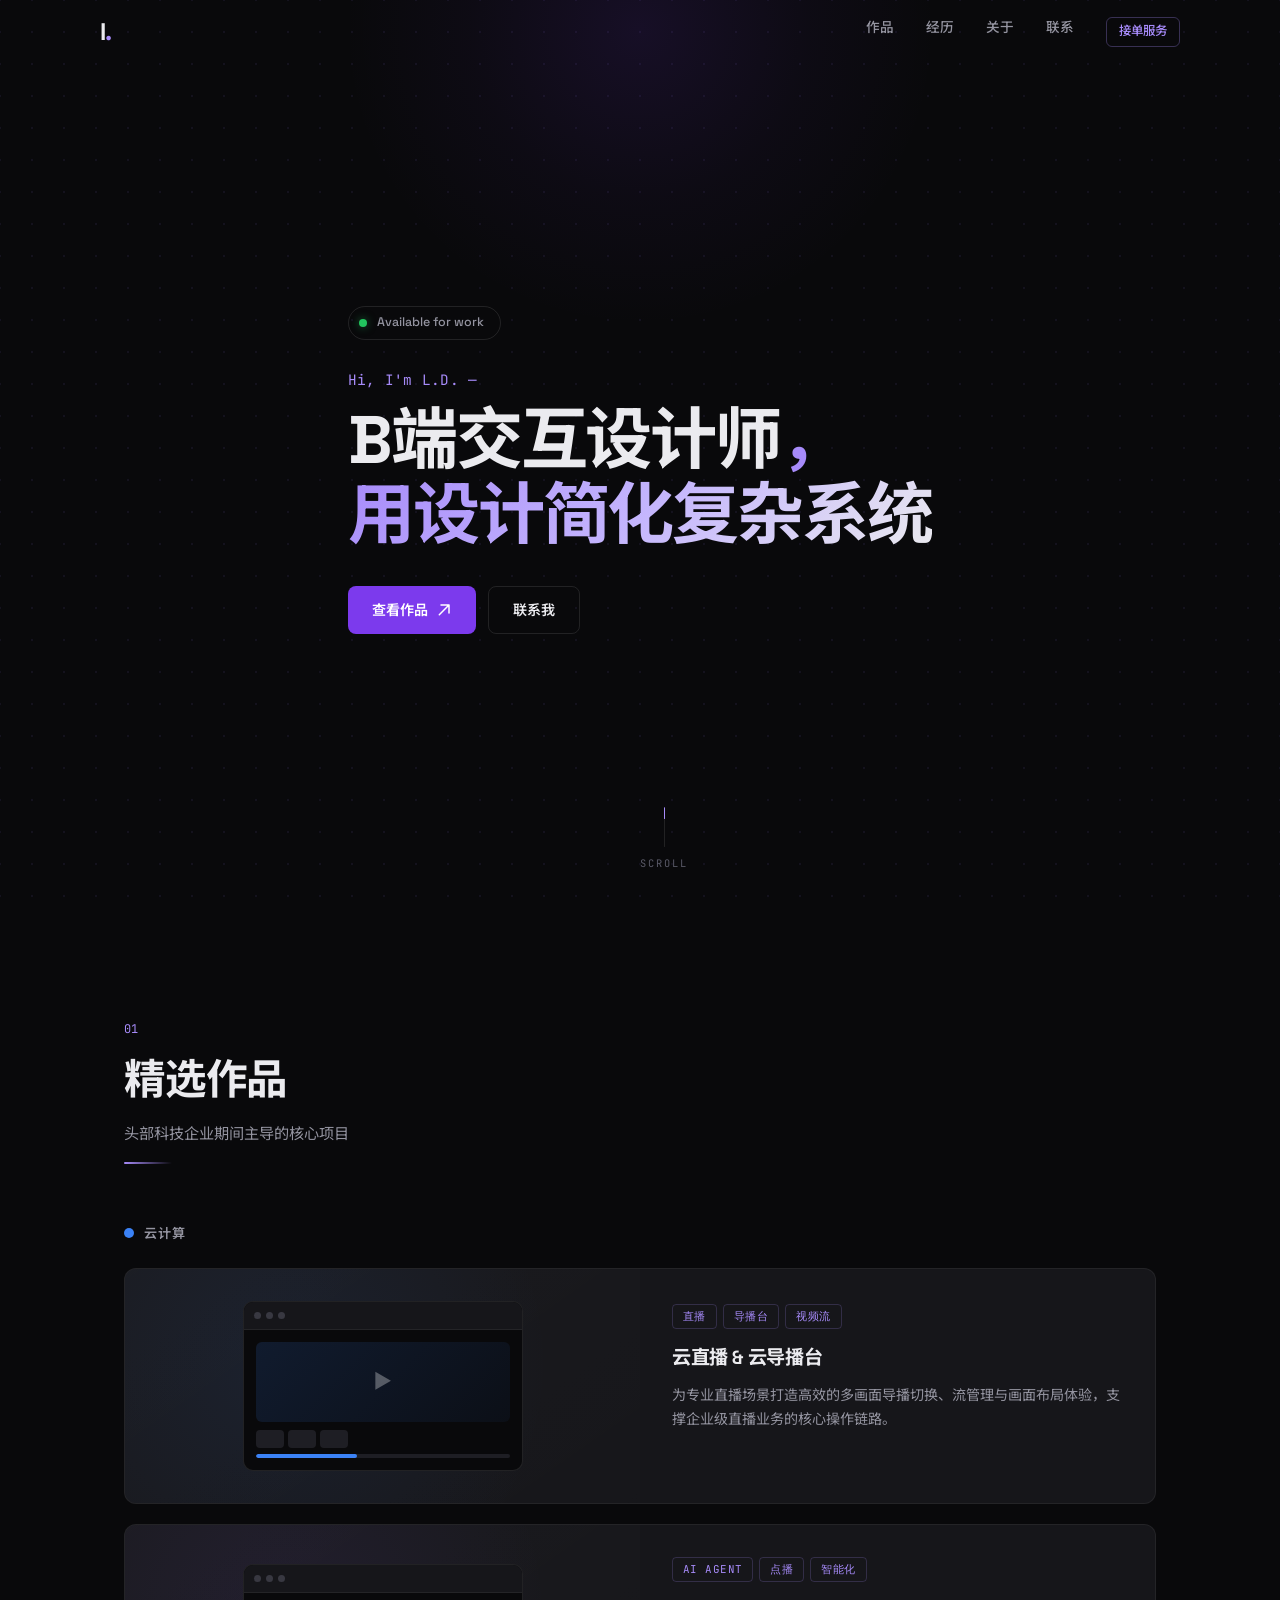
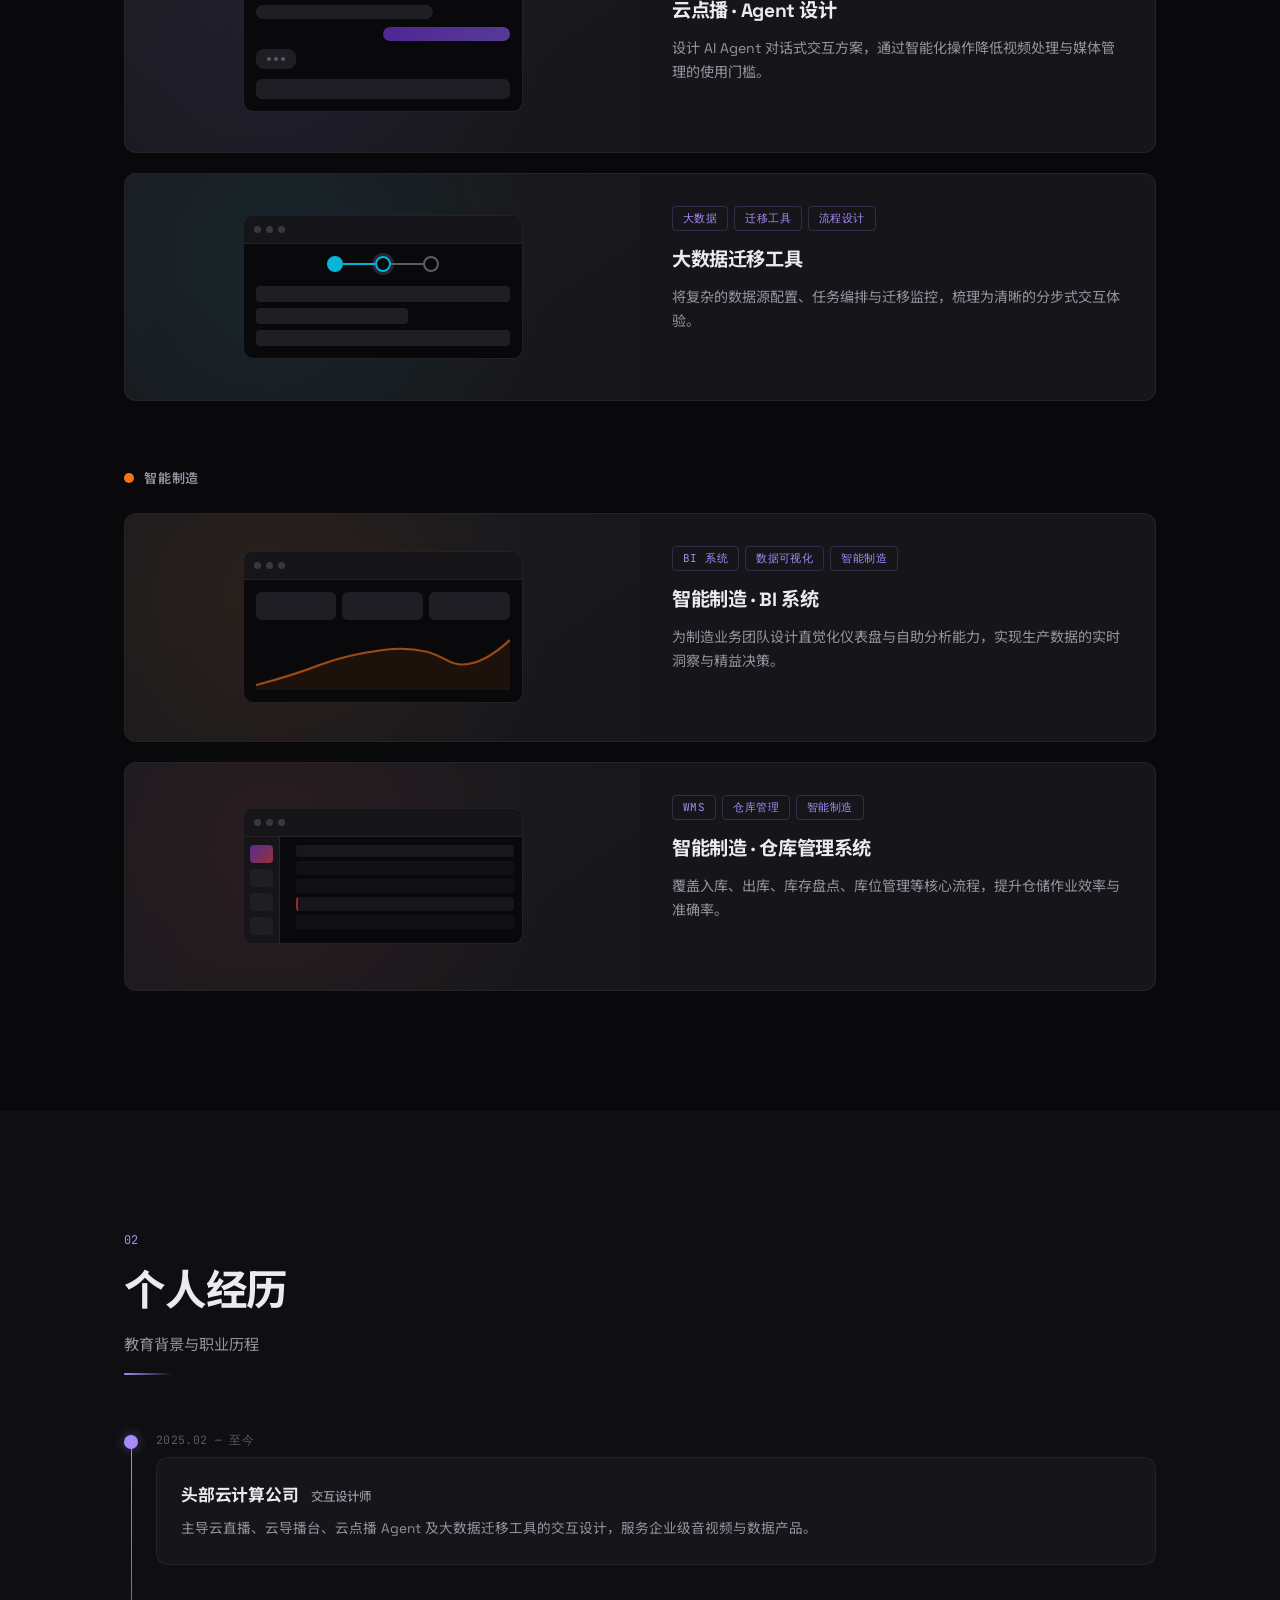
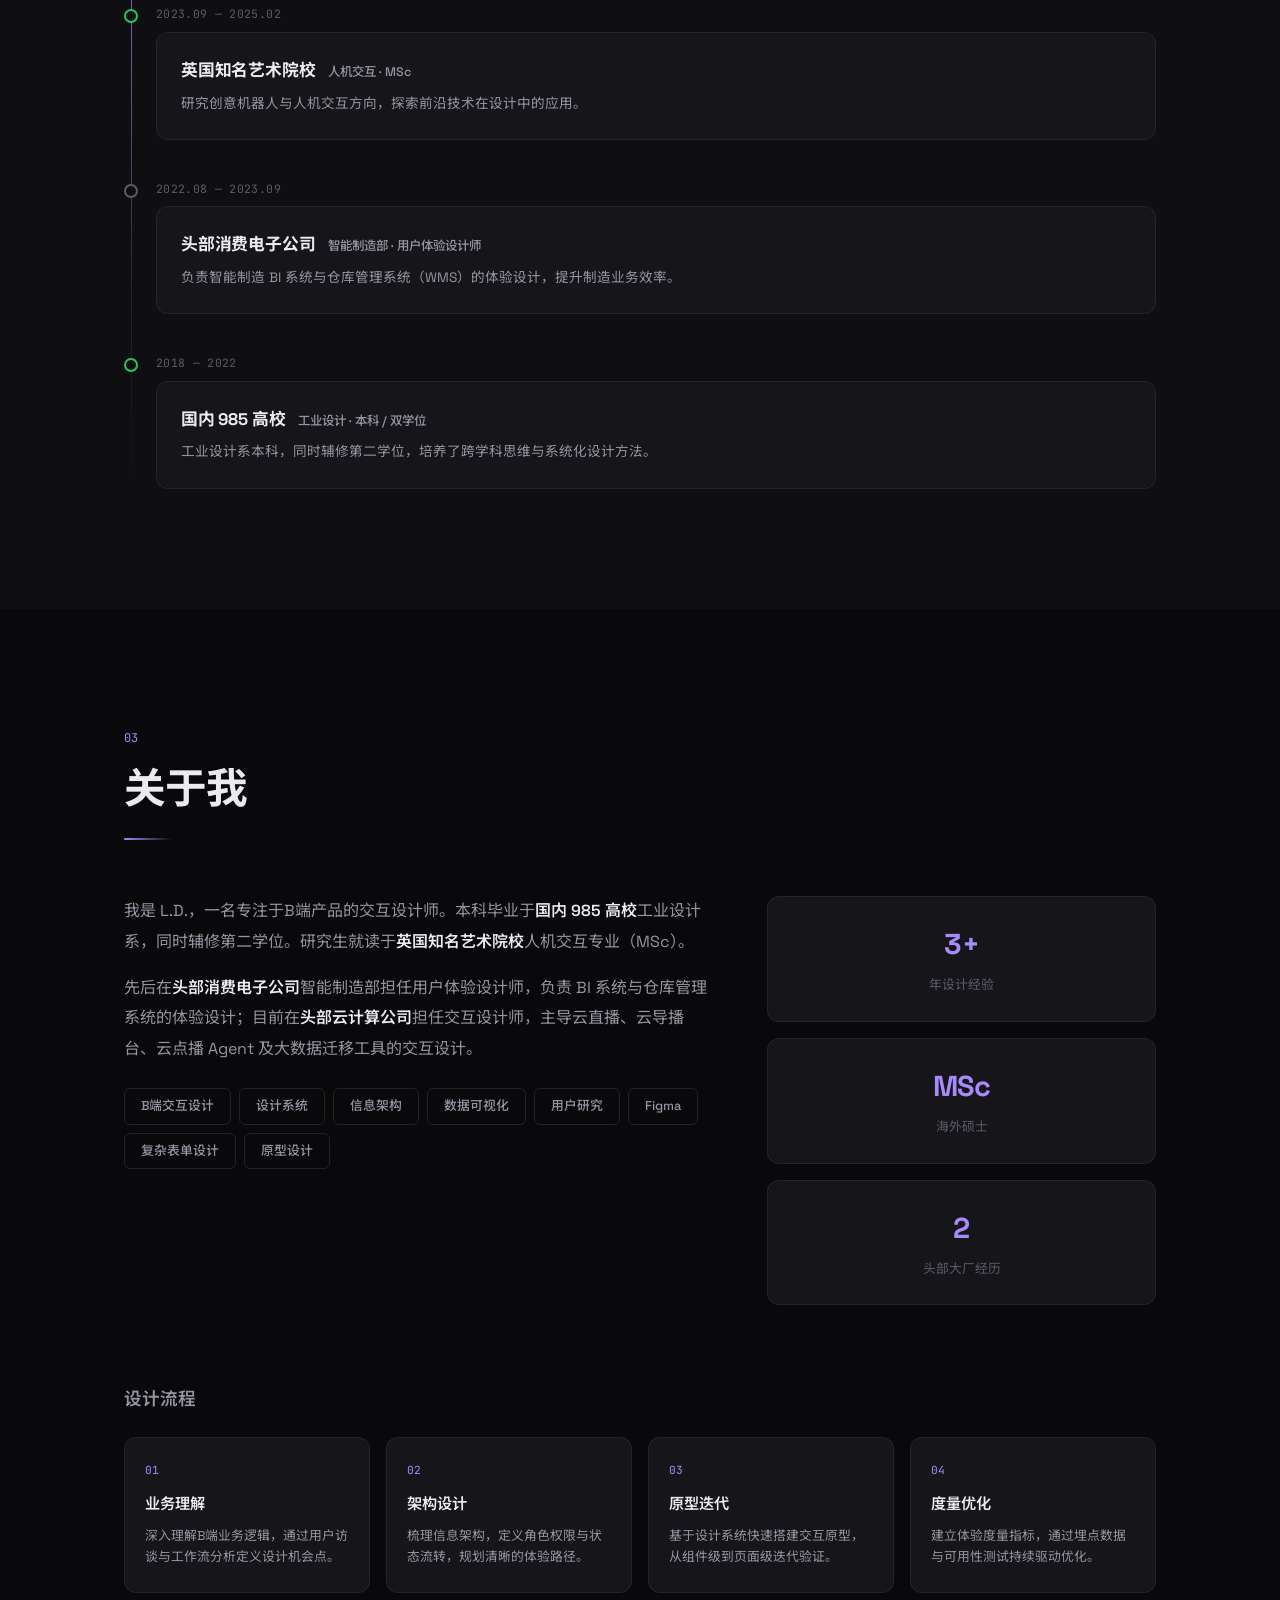
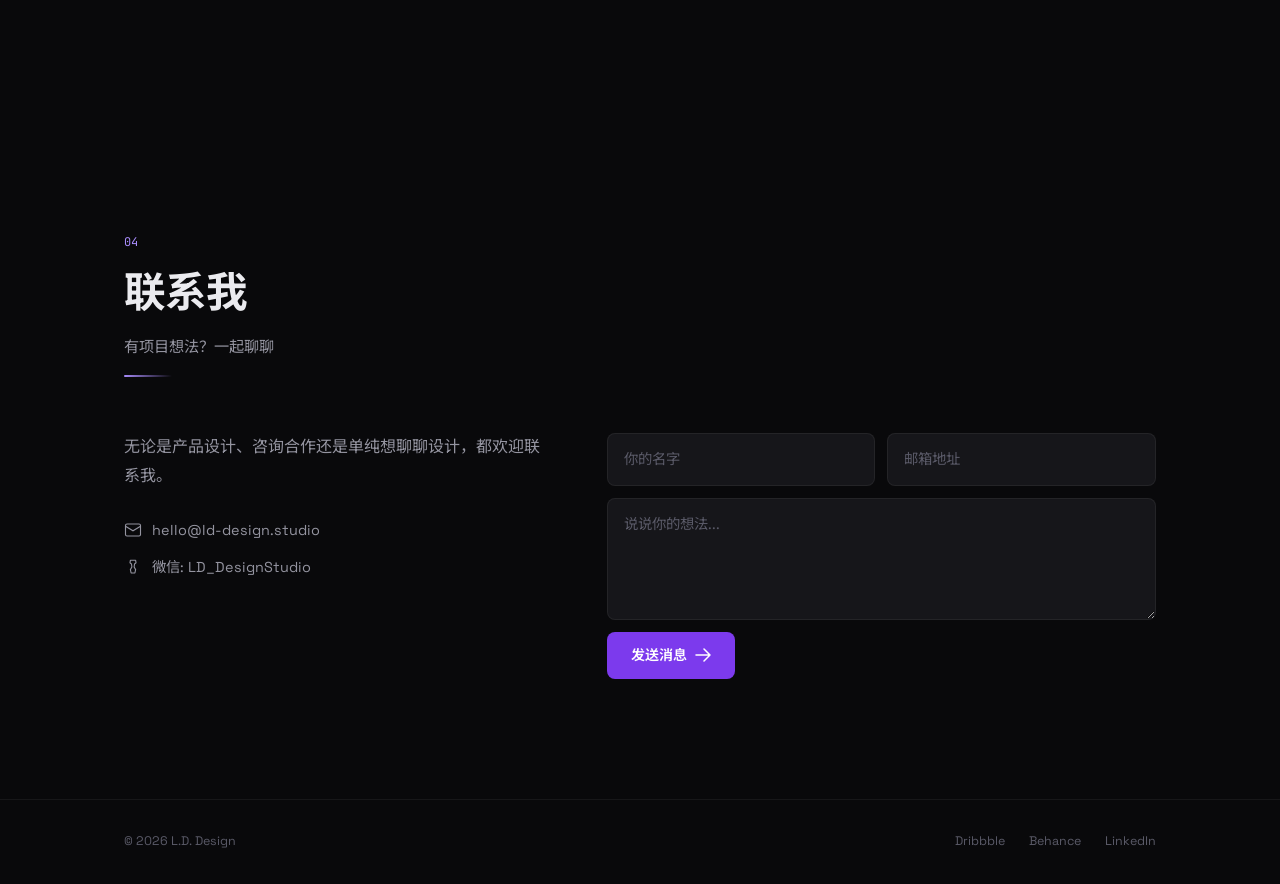
==== commit a7fc5b69: "全站脱敏：真名改为代号 L.D.，模糊公司名和学校名，替换联系方式" ====
--- a/index.html
+++ b/index.html
@@ -3,7 +3,7 @@
 <head>
   <meta charset="UTF-8">
   <meta name="viewport" content="width=device-width, initial-scale=1.0">
-  <title>伊力达尔·阿不力孜 — B端交互设计师</title>
+  <title>L.D. — B端交互设计师</title>
   <link rel="stylesheet" href="style.css">
   <link rel="preconnect" href="https://fonts.googleapis.com">
   <link href="https://fonts.googleapis.com/css2?family=Space+Grotesk:wght@400;500;600;700&family=Noto+Sans+SC:wght@300;400;500;700&family=JetBrains+Mono:wght@400&display=swap" rel="stylesheet">
@@ -47,7 +47,7 @@
         <span class="label-dot"></span>
         <span>Available for work</span>
       </div>
-      <p class="hero__greeting anim-fade" data-delay="100">Hi, I'm Ildar —</p>
+      <p class="hero__greeting anim-fade" data-delay="100">Hi, I'm L.D. —</p>
       <h1 class="hero__headline anim-fade" data-delay="200">
         B端交互设计师<span class="hero__headline-accent">，</span><br>
         <span class="hero__headline-sub">用设计简化复杂系统</span>
@@ -76,14 +76,14 @@
       <div class="section__head">
         <span class="section__index">01</span>
         <h2 class="section__title">精选作品</h2>
-        <p class="section__sub">在腾讯云与小米期间主导的核心项目</p>
+        <p class="section__sub">头部科技企业期间主导的核心项目</p>
       </div>
 
       <!-- 腾讯云 -->
       <div class="work-group">
         <div class="work-group__label">
           <div class="company-dot company-dot--tc"></div>
-          <span>腾讯云</span>
+          <span>云计算</span>
         </div>
 
         <div class="work-list">
@@ -172,7 +172,7 @@
       <div class="work-group">
         <div class="work-group__label">
           <div class="company-dot company-dot--mi"></div>
-          <span>小米</span>
+          <span>智能制造</span>
         </div>
 
         <div class="work-list">
@@ -198,7 +198,7 @@
             </div>
             <div class="work-item__info">
               <div class="work-item__tags"><span>BI 系统</span><span>数据可视化</span><span>智能制造</span></div>
-              <h3 class="work-item__title">澎湃智能制造 · BI 系统</h3>
+              <h3 class="work-item__title">智能制造 · BI 系统</h3>
               <p class="work-item__desc">为制造业务团队设计直觉化仪表盘与自助分析能力，实现生产数据的实时洞察与精益决策。</p>
               <span class="work-item__more">查看详情 →</span>
             </div>
@@ -229,7 +229,7 @@
             </div>
             <div class="work-item__info">
               <div class="work-item__tags"><span>WMS</span><span>仓库管理</span><span>智能制造</span></div>
-              <h3 class="work-item__title">澎湃智能制造 · 仓库管理系统</h3>
+              <h3 class="work-item__title">智能制造 · 仓库管理系统</h3>
               <p class="work-item__desc">覆盖入库、出库、库存盘点、库位管理等核心流程，提升仓储作业效率与准确率。</p>
               <span class="work-item__more">查看详情 →</span>
             </div>
@@ -257,7 +257,7 @@
           <div class="journey__time">2025.02 — 至今</div>
           <div class="journey__card">
             <div class="journey__card-head">
-              <h3>腾讯云</h3>
+              <h3>头部云计算公司</h3>
               <span class="journey__role">交互设计师</span>
             </div>
             <p>主导云直播、云导播台、云点播 Agent 及大数据迁移工具的交互设计，服务企业级音视频与数据产品。</p>
@@ -269,8 +269,8 @@
           <div class="journey__time">2023.09 — 2025.02</div>
           <div class="journey__card">
             <div class="journey__card-head">
-              <h3>伦敦艺术大学 (UAL)</h3>
-              <span class="journey__role">Creative Robotics · MSc</span>
+              <h3>英国知名艺术院校</h3>
+              <span class="journey__role">人机交互 · MSc</span>
             </div>
             <p>研究创意机器人与人机交互方向，探索前沿技术在设计中的应用。</p>
           </div>
@@ -281,10 +281,10 @@
           <div class="journey__time">2022.08 — 2023.09</div>
           <div class="journey__card">
             <div class="journey__card-head">
-              <h3>小米</h3>
+              <h3>头部消费电子公司</h3>
               <span class="journey__role">智能制造部 · 用户体验设计师</span>
             </div>
-            <p>负责澎湃智能制造 BI 系统与仓库管理系统（WMS）的体验设计，提升制造业务效率。</p>
+            <p>负责智能制造 BI 系统与仓库管理系统（WMS）的体验设计，提升制造业务效率。</p>
           </div>
         </div>
 
@@ -293,10 +293,10 @@
           <div class="journey__time">2018 — 2022</div>
           <div class="journey__card">
             <div class="journey__card-head">
-              <h3>北京航空航天大学</h3>
-              <span class="journey__role">工业设计 · 本科 / 法学双学位</span>
-            </div>
-            <p>工业设计系本科，同时辅修法学双学位，培养了跨学科思维与系统化设计方法。</p>
+              <h3>国内 985 高校</h3>
+              <span class="journey__role">工业设计 · 本科 / 双学位</span>
+            </div>
+            <p>工业设计系本科，同时辅修第二学位，培养了跨学科思维与系统化设计方法。</p>
           </div>
         </div>
       </div>
@@ -314,10 +314,10 @@
       <div class="about">
         <div class="about__main">
           <p class="about__bio">
-            我是伊力达尔·阿不力孜，一名专注于B端产品的交互设计师。本科毕业于<strong>北京航空航天大学</strong>工业设计系，同时辅修法学双学位。研究生就读于<strong>伦敦艺术大学</strong> Creative Robotics 专业（MSc）。
+            我是 L.D.，一名专注于B端产品的交互设计师。本科毕业于<strong>国内 985 高校</strong>工业设计系，同时辅修第二学位。研究生就读于<strong>英国知名艺术院校</strong>人机交互专业（MSc）。
           </p>
           <p class="about__bio">
-            2022–2023年在<strong>小米</strong>智能制造部担任用户体验设计师，负责澎湃智能制造 BI 系统与仓库管理系统（WMS）的体验设计。2025年至今在<strong>腾讯云</strong>担任交互设计师，主导云直播、云导播台、云点播 Agent 及大数据迁移工具的交互设计。
+            先后在<strong>头部消费电子公司</strong>智能制造部担任用户体验设计师，负责 BI 系统与仓库管理系统的体验设计；目前在<strong>头部云计算公司</strong>担任交互设计师，主导云直播、云导播台、云点播 Agent 及大数据迁移工具的交互设计。
           </p>
           <div class="about__skills">
             <span>B端交互设计</span>
@@ -337,7 +337,7 @@
           </div>
           <div class="about__card">
             <span class="about__card-num">MSc</span>
-            <span class="about__card-label">UAL 硕士学位</span>
+            <span class="about__card-label">海外硕士</span>
           </div>
           <div class="about__card">
             <span class="about__card-num">2</span>
@@ -388,13 +388,13 @@
         <div class="contact__left">
           <p class="contact__text">无论是产品设计、咨询合作还是单纯想聊聊设计，都欢迎联系我。</p>
           <div class="contact__links">
-            <a href="mailto:daer2023app@163.com" class="contact__link">
+            <a href="mailto:hello@ld-design.studio" class="contact__link">
               <svg width="18" height="18" viewBox="0 0 24 24" fill="none"><rect x="2" y="4" width="20" height="16" rx="2" stroke="currentColor" stroke-width="1.5"/><path d="M2 7l10 6 10-6" stroke="currentColor" stroke-width="1.5" stroke-linecap="round"/></svg>
-              daer2023app@163.com
+              hello@ld-design.studio
             </a>
             <a href="#" class="contact__link">
               <svg width="18" height="18" viewBox="0 0 24 24" fill="none"><path d="M8.5 3h7l.5 3.5-2 1.5-.5 4 2 3.5-1 4.5h-5l-1-4.5 2-3.5-.5-4-2-1.5z" stroke="currentColor" stroke-width="1.5" stroke-linejoin="round"/></svg>
-              微信: ildarrrrrrrr
+              微信: LD_DesignStudio
             </a>
           </div>
         </div>
@@ -416,7 +416,7 @@
   <!-- 页脚 -->
   <footer class="footer">
     <div class="container footer__inner">
-      <span class="footer__copy">&copy; 2026 伊力达尔·阿不力孜</span>
+      <span class="footer__copy">&copy; 2026 L.D. Design</span>
       <div class="footer__links">
         <a href="#">Dribbble</a>
         <a href="#">Behance</a>
--- a/style.css
+++ b/style.css
@@ -1,5 +1,5 @@
 /* ===========================================
-   伊力达尔 — B端交互设计师作品集
+   L.D. — B端交互设计师作品集
    =========================================== */
 
 *,*::before,*::after{margin:0;padding:0;box-sizing:border-box}
@@ -986,8 +986,30 @@
   opacity: 1;
 }
 
-/* Scroll reveal for sections */
-.section__head,
+/* ======= SCROLL REVEAL — 稳定视觉重心 ======= */
+
+/* Section head: 原地淡入 + 微 scale，不做 Y 位移，保持视觉锚点稳定 */
+.section__head {
+  opacity: 0;
+  transform: scale(0.97);
+  transition: opacity .6s var(--ease-out), transform .6s var(--ease-out);
+}
+/* Section head 装饰线动画 */
+.section__head::after {
+  content: '';
+  display: block;
+  width: 0;
+  height: 2px;
+  margin-top: 16px;
+  background: linear-gradient(90deg, var(--accent), transparent);
+  border-radius: 1px;
+  transition: width .8s var(--ease-out) .15s;
+}
+.section__head.in-view::after {
+  width: 48px;
+}
+
+/* 内容块: 小幅 Y 偏移 + scale 聚焦，视觉重心保持在中上 */
 .work-group__label,
 .work-item,
 .journey__item,
@@ -998,12 +1020,13 @@
 .contact__left,
 .contact__form {
   opacity: 0;
-  transform: translateY(30px);
-  transition: opacity .7s var(--ease-out), transform .7s var(--ease-out);
-}
+  transform: translateY(16px) scale(0.98);
+  transition: opacity .65s var(--ease-out), transform .65s var(--ease-out);
+}
+
 .in-view {
   opacity: 1 !important;
-  transform: translateY(0) !important;
+  transform: translateY(0) scale(1) !important;
 }
 
 /* Stagger children */
@@ -1013,13 +1036,13 @@
 .journey__item:nth-child(3) { transition-delay: .2s; }
 .journey__item:nth-child(4) { transition-delay: .3s; }
 .process__grid .process__step { 
-  opacity: 0; transform: translateY(20px);
+  opacity: 0; transform: translateY(12px) scale(0.98);
   transition: opacity .5s var(--ease-out), transform .5s var(--ease-out);
 }
-.process__grid.in-view .process__step:nth-child(1) { transition-delay: 0s; opacity: 1; transform: translateY(0); }
-.process__grid.in-view .process__step:nth-child(2) { transition-delay: .1s; opacity: 1; transform: translateY(0); }
-.process__grid.in-view .process__step:nth-child(3) { transition-delay: .2s; opacity: 1; transform: translateY(0); }
-.process__grid.in-view .process__step:nth-child(4) { transition-delay: .3s; opacity: 1; transform: translateY(0); }
+.process__grid.in-view .process__step:nth-child(1) { transition-delay: 0s; opacity: 1; transform: translateY(0) scale(1); }
+.process__grid.in-view .process__step:nth-child(2) { transition-delay: .1s; opacity: 1; transform: translateY(0) scale(1); }
+.process__grid.in-view .process__step:nth-child(3) { transition-delay: .2s; opacity: 1; transform: translateY(0) scale(1); }
+.process__grid.in-view .process__step:nth-child(4) { transition-delay: .3s; opacity: 1; transform: translateY(0) scale(1); }
 
 /* ======= RESPONSIVE ======= */
 @media (max-width: 900px) {
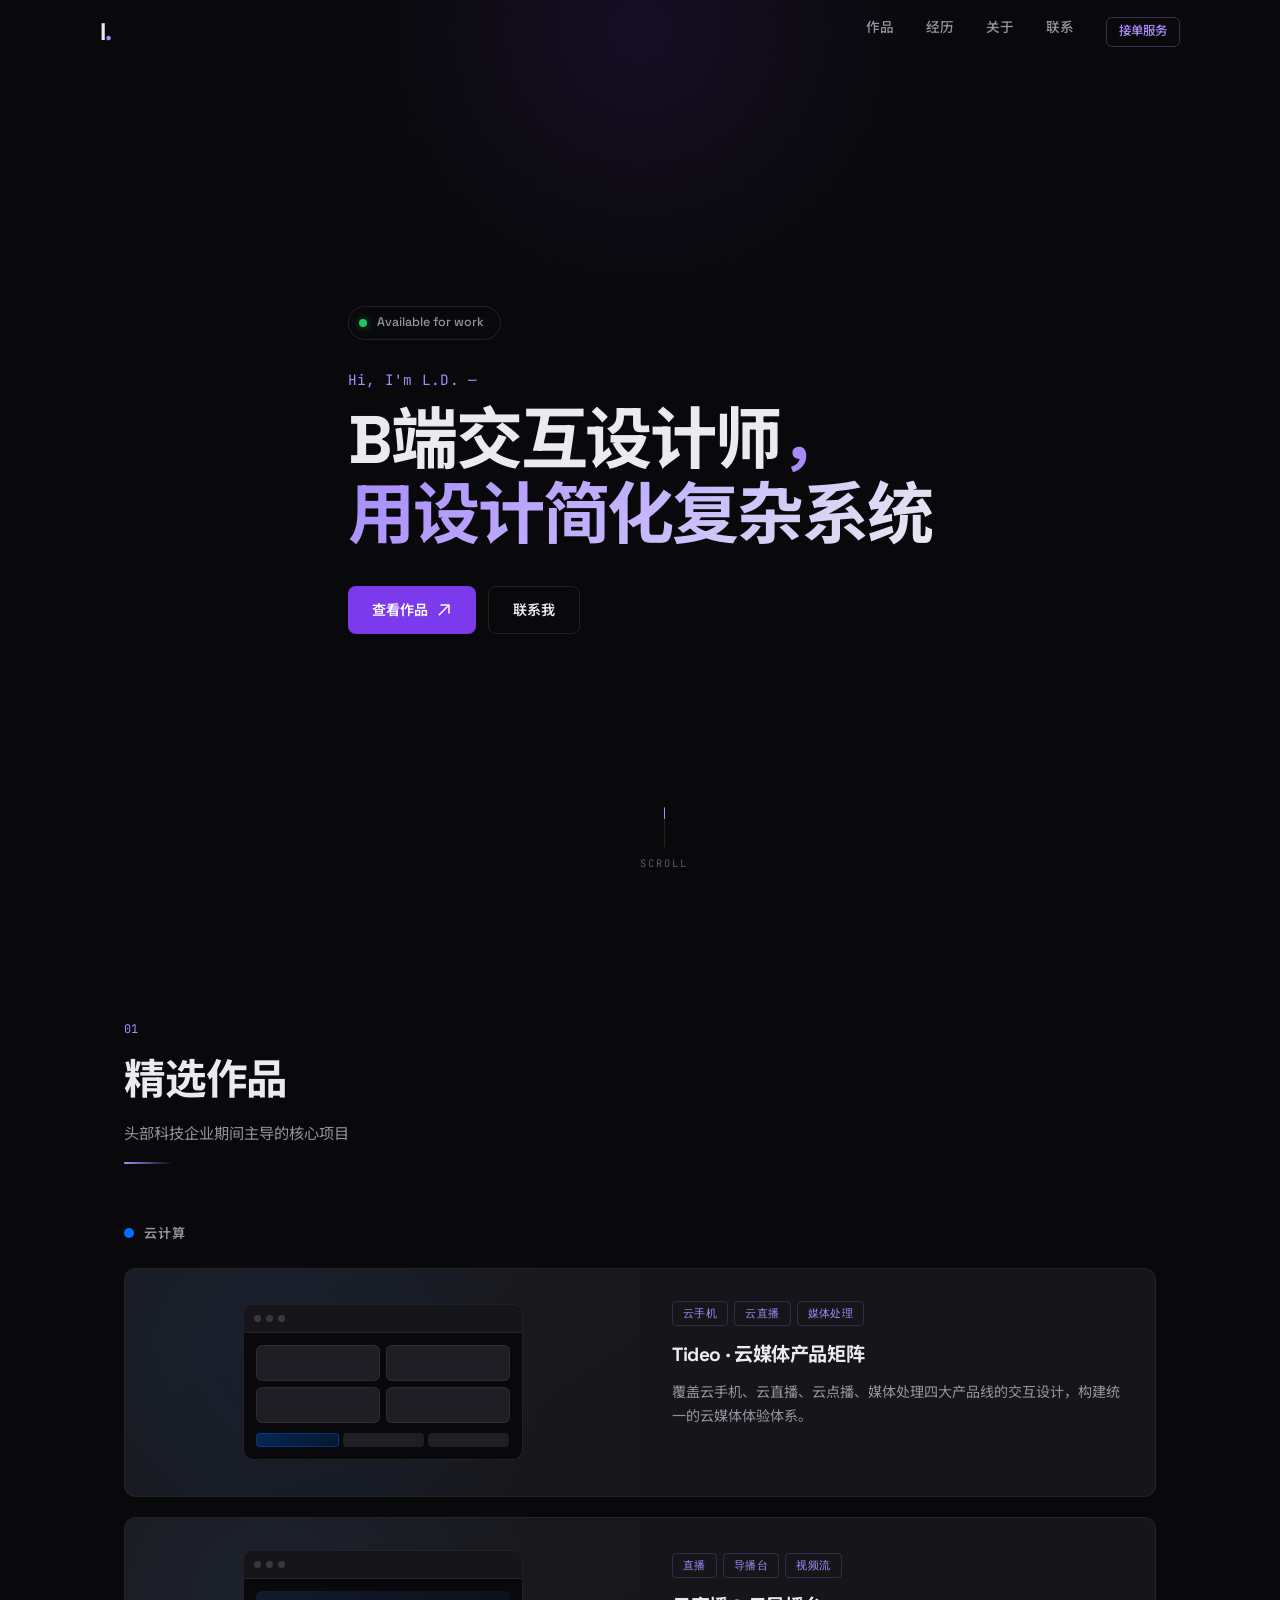
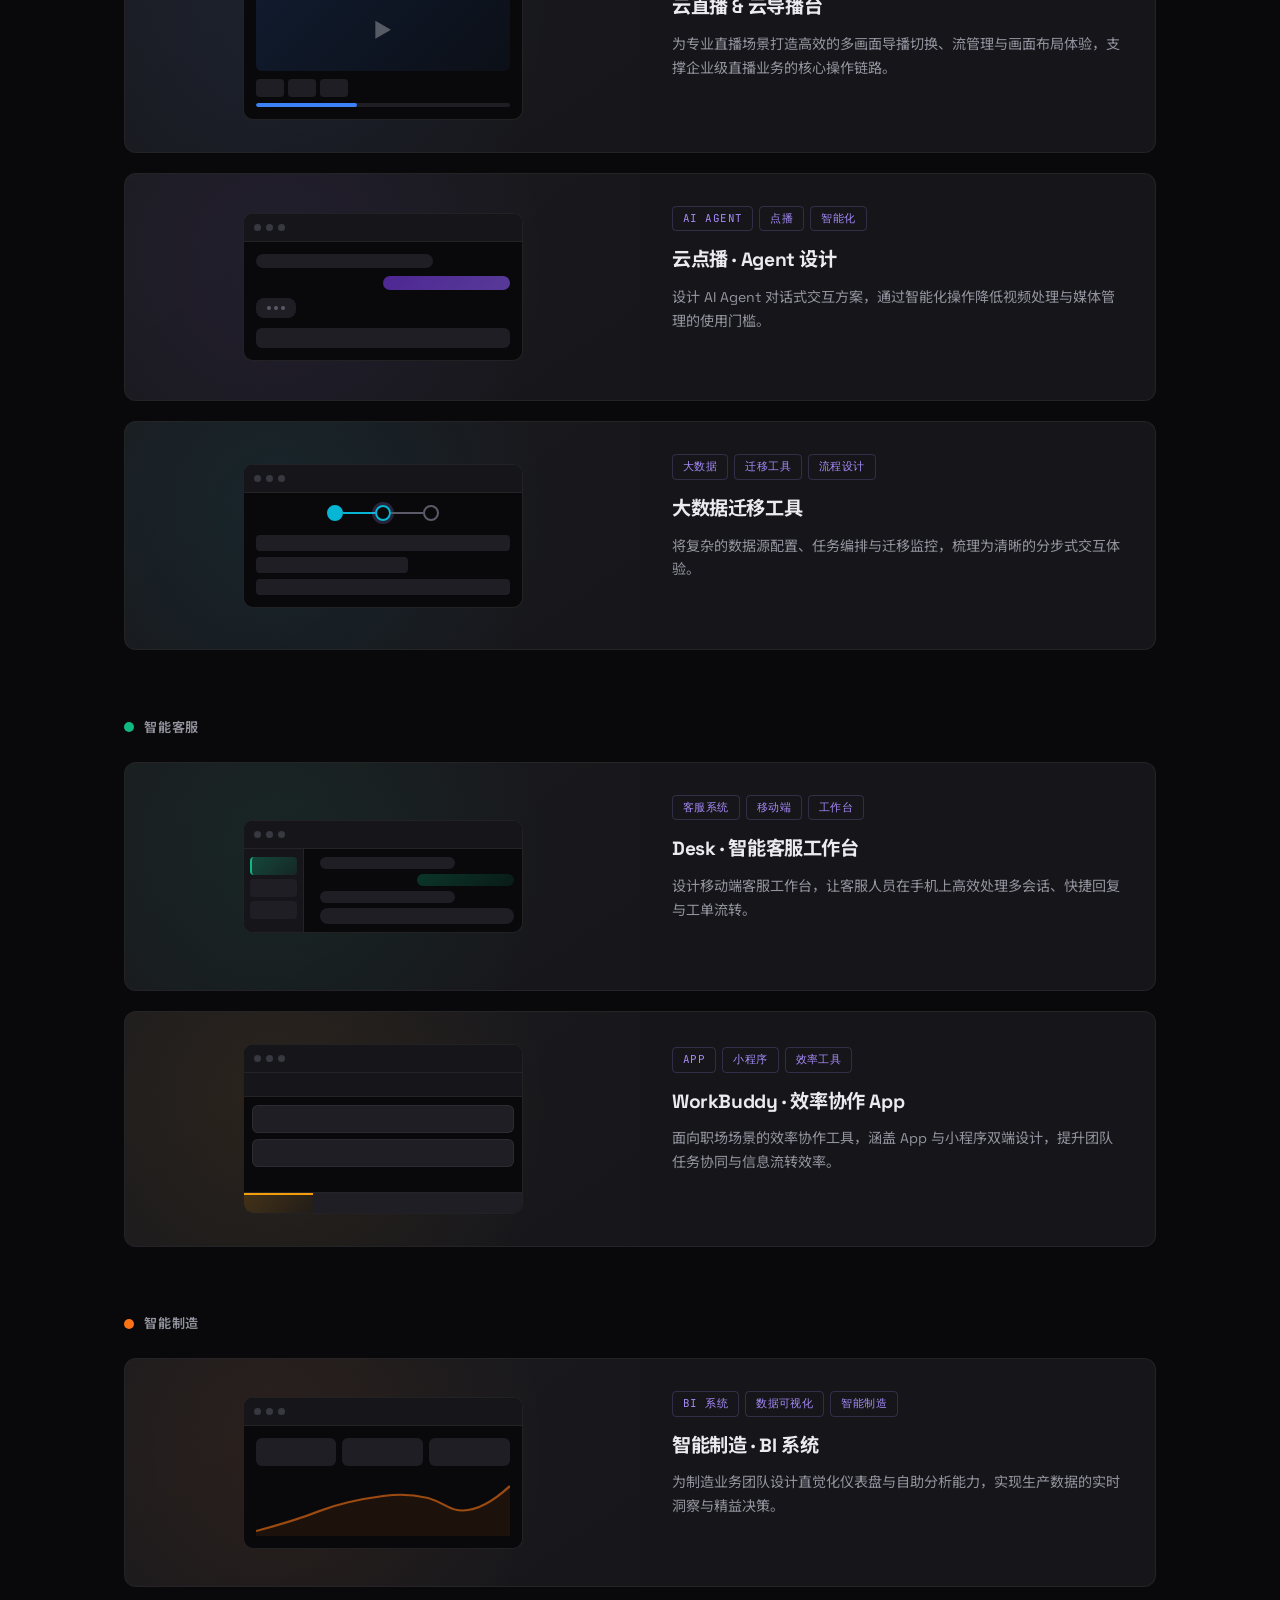
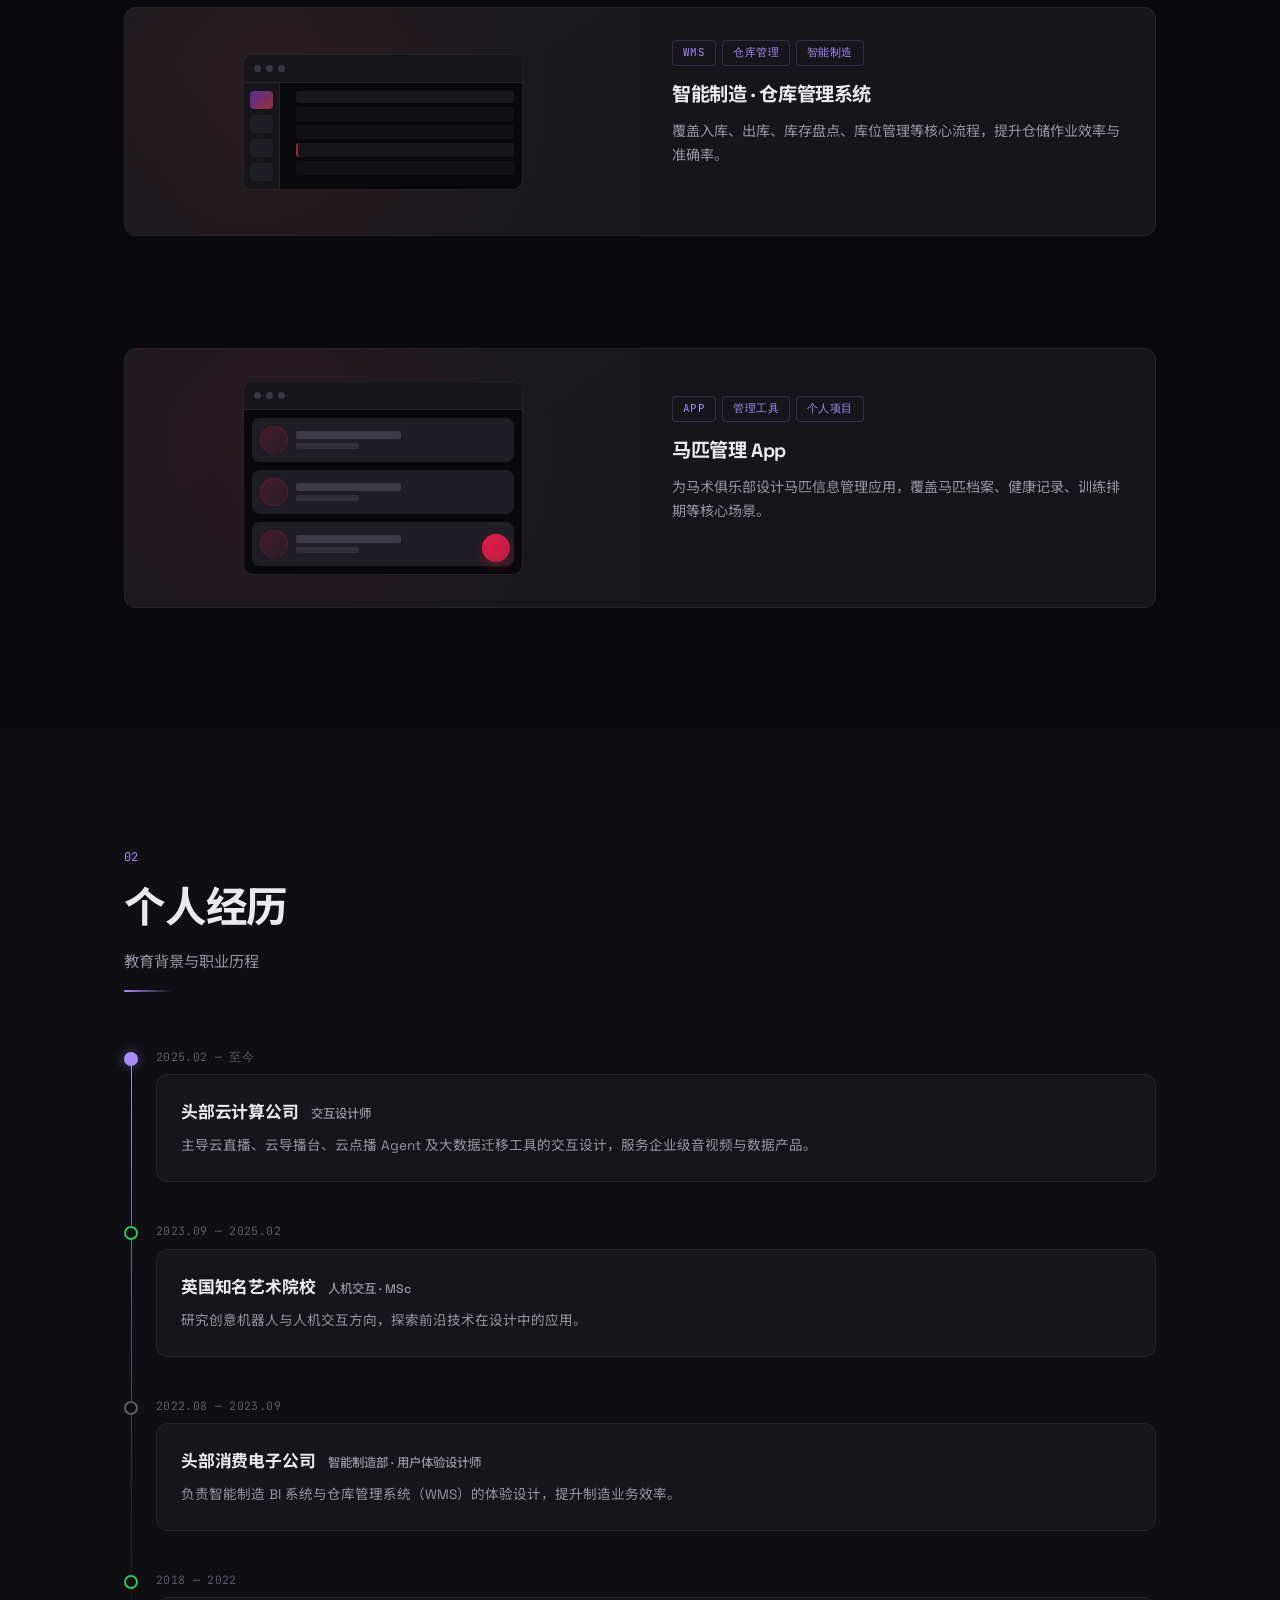
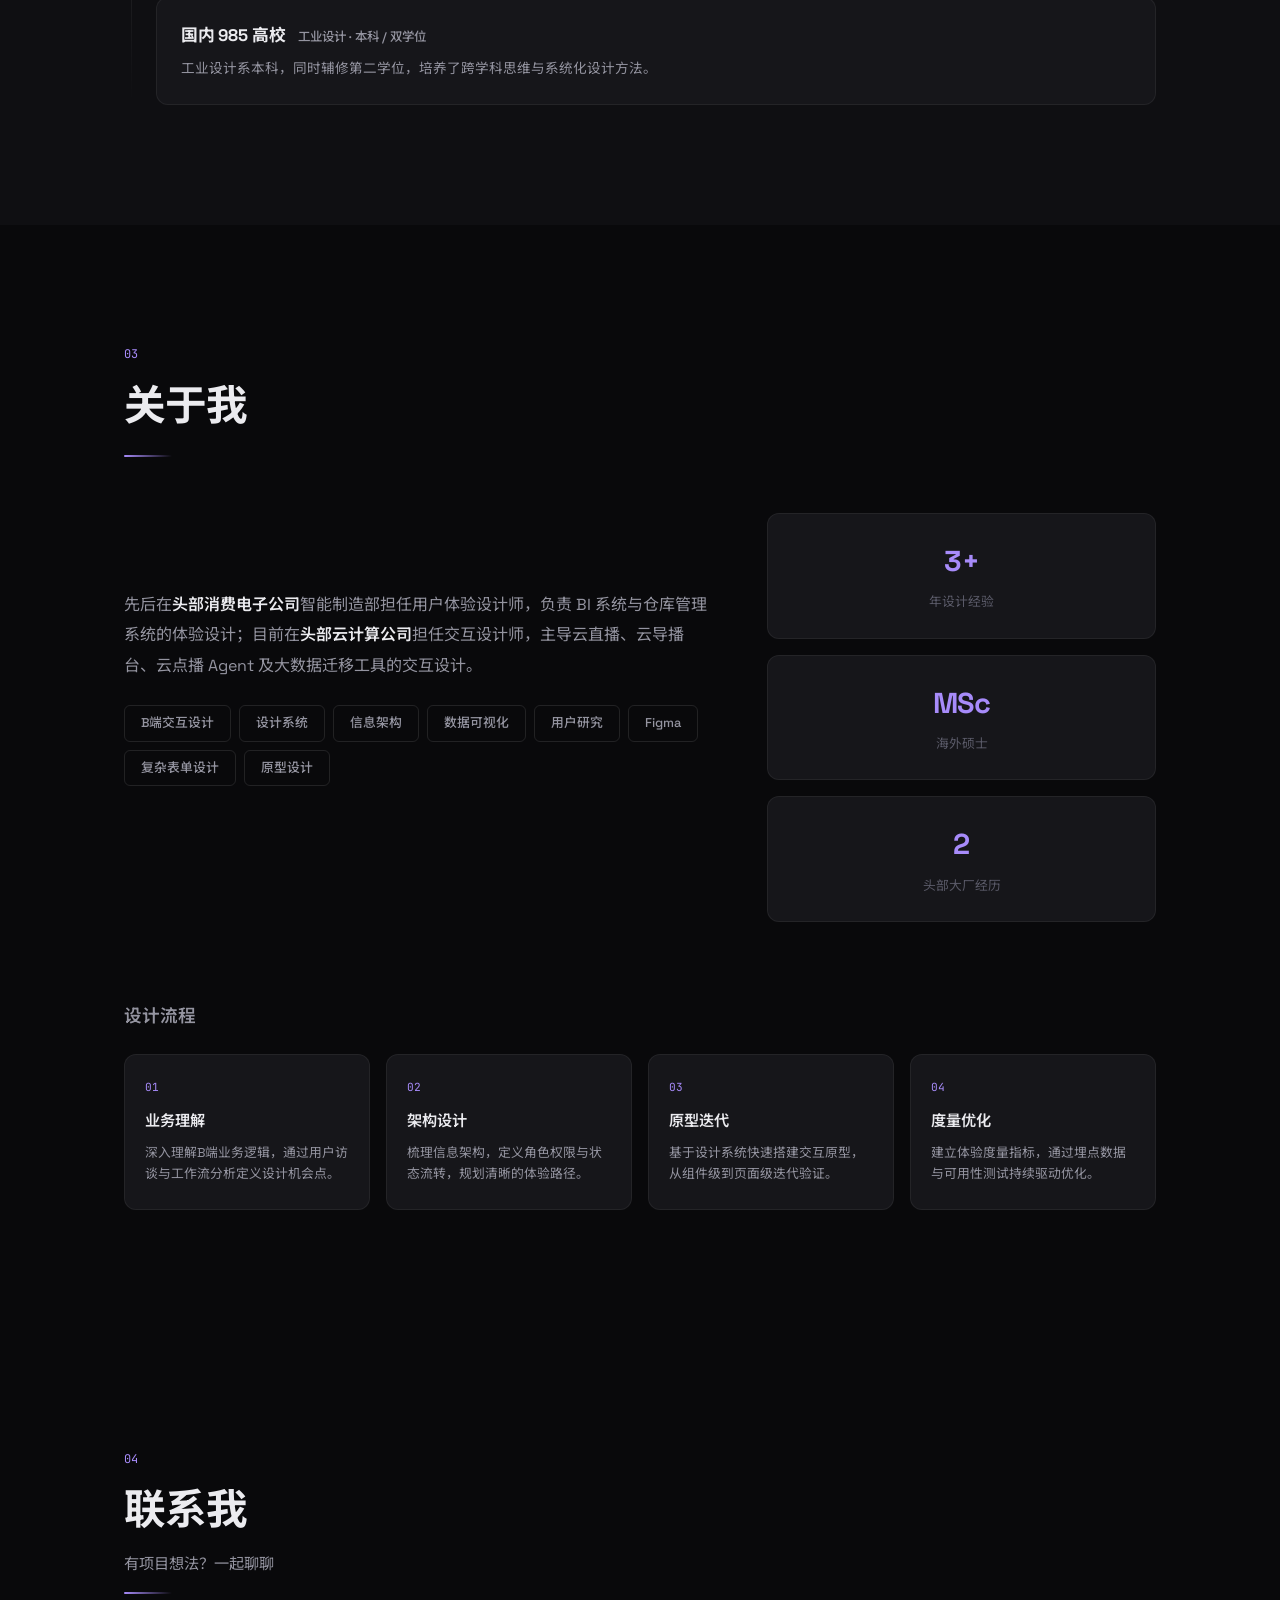
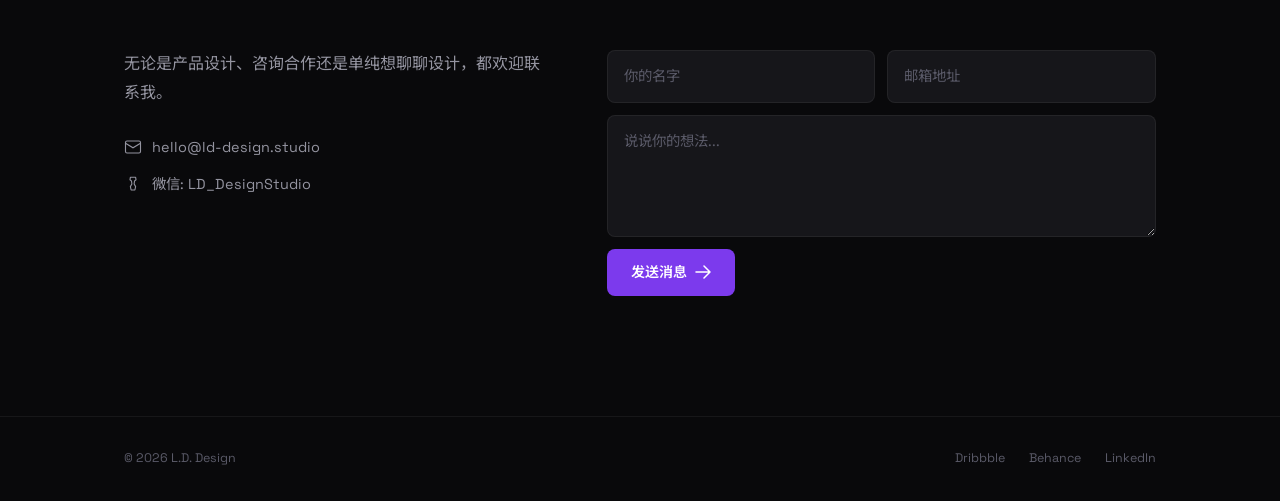
==== commit 5c4f71d4: "新增4个作品：Tideo云媒体矩阵、Desk智能客服工作台、WorkBuddy效率协作App、马匹管理App" ====
--- a/index.html
+++ b/index.html
@@ -79,7 +79,7 @@
         <p class="section__sub">头部科技企业期间主导的核心项目</p>
       </div>
 
-      <!-- 腾讯云 -->
+      <!-- 云计算 -->
       <div class="work-group">
         <div class="work-group__label">
           <div class="company-dot company-dot--tc"></div>
@@ -87,6 +87,35 @@
         </div>
 
         <div class="work-list">
+          <a href="work-tideo.html" class="work-item__link">
+          <article class="work-item" data-color="#006eff">
+            <div class="work-item__visual" style="--accent:#006eff">
+              <div class="mock mock--tideo">
+                <div class="mock__bar"><span></span><span></span><span></span></div>
+                <div class="mock__body">
+                  <div class="mock__tideo-grid">
+                    <div class="mock__tideo-card"></div>
+                    <div class="mock__tideo-card"></div>
+                    <div class="mock__tideo-card"></div>
+                    <div class="mock__tideo-card"></div>
+                  </div>
+                  <div class="mock__tideo-bar">
+                    <div class="mock__tideo-tab mock__tideo-tab--active"></div>
+                    <div class="mock__tideo-tab"></div>
+                    <div class="mock__tideo-tab"></div>
+                  </div>
+                </div>
+              </div>
+            </div>
+            <div class="work-item__info">
+              <div class="work-item__tags"><span>云手机</span><span>云直播</span><span>媒体处理</span></div>
+              <h3 class="work-item__title">Tideo · 云媒体产品矩阵</h3>
+              <p class="work-item__desc">覆盖云手机、云直播、云点播、媒体处理四大产品线的交互设计，构建统一的云媒体体验体系。</p>
+              <span class="work-item__more">查看详情 →</span>
+            </div>
+          </article>
+          </a>
+
           <a href="work-livestream.html" class="work-item__link">
           <article class="work-item" data-color="#3b82f6">
             <div class="work-item__visual" style="--accent:#3b82f6">
@@ -168,7 +197,77 @@
         </div>
       </div>
 
-      <!-- 小米 -->
+      <!-- 智能客服 -->
+      <div class="work-group">
+        <div class="work-group__label">
+          <div class="company-dot company-dot--desk"></div>
+          <span>智能客服</span>
+        </div>
+
+        <div class="work-list">
+          <a href="work-desk.html" class="work-item__link">
+          <article class="work-item" data-color="#10b981">
+            <div class="work-item__visual" style="--accent:#10b981">
+              <div class="mock mock--desk">
+                <div class="mock__bar"><span></span><span></span><span></span></div>
+                <div class="mock__body">
+                  <div class="mock__desk-left">
+                    <div class="mock__desk-session mock__desk-session--active"></div>
+                    <div class="mock__desk-session"></div>
+                    <div class="mock__desk-session"></div>
+                  </div>
+                  <div class="mock__desk-right">
+                    <div class="mock__desk-msg"></div>
+                    <div class="mock__desk-msg mock__desk-msg--user"></div>
+                    <div class="mock__desk-msg"></div>
+                    <div class="mock__desk-input"></div>
+                  </div>
+                </div>
+              </div>
+            </div>
+            <div class="work-item__info">
+              <div class="work-item__tags"><span>客服系统</span><span>移动端</span><span>工作台</span></div>
+              <h3 class="work-item__title">Desk · 智能客服工作台</h3>
+              <p class="work-item__desc">设计移动端客服工作台，让客服人员在手机上高效处理多会话、快捷回复与工单流转。</p>
+              <span class="work-item__more">查看详情 →</span>
+            </div>
+          </article>
+          </a>
+
+          <a href="work-workbuddy.html" class="work-item__link">
+          <article class="work-item" data-color="#f59e0b">
+            <div class="work-item__visual" style="--accent:#f59e0b">
+              <div class="mock mock--workbuddy">
+                <div class="mock__bar"><span></span><span></span><span></span></div>
+                <div class="mock__body">
+                  <div class="mock__wb-screen">
+                    <div class="mock__wb-header"></div>
+                    <div class="mock__wb-content">
+                      <div class="mock__wb-card"></div>
+                      <div class="mock__wb-card"></div>
+                    </div>
+                    <div class="mock__wb-nav">
+                      <div class="mock__wb-tab mock__wb-tab--active"></div>
+                      <div class="mock__wb-tab"></div>
+                      <div class="mock__wb-tab"></div>
+                      <div class="mock__wb-tab"></div>
+                    </div>
+                  </div>
+                </div>
+              </div>
+            </div>
+            <div class="work-item__info">
+              <div class="work-item__tags"><span>App</span><span>小程序</span><span>效率工具</span></div>
+              <h3 class="work-item__title">WorkBuddy · 效率协作 App</h3>
+              <p class="work-item__desc">面向职场场景的效率协作工具，涵盖 App 与小程序双端设计，提升团队任务协同与信息流转效率。</p>
+              <span class="work-item__more">查看详情 →</span>
+            </div>
+          </article>
+          </a>
+        </div>
+      </div>
+
+      <!-- 智能制造 -->
       <div class="work-group">
         <div class="work-group__label">
           <div class="company-dot company-dot--mi"></div>
@@ -231,6 +330,58 @@
               <div class="work-item__tags"><span>WMS</span><span>仓库管理</span><span>智能制造</span></div>
               <h3 class="work-item__title">智能制造 · 仓库管理系统</h3>
               <p class="work-item__desc">覆盖入库、出库、库存盘点、库位管理等核心流程，提升仓储作业效率与准确率。</p>
+              <span class="work-item__more">查看详情 →</span>
+            </div>
+          </article>
+          </a>
+        </div>
+      </div>
+
+      <!-- 个人项目 -->
+      <div class="work-group">
+        <div class="work-group__label">
+          <div class="company-dot company-dot--personal"></div>
+          <span>个人项目</span>
+        </div>
+
+        <div class="work-list">
+          <a href="work-horse.html" class="work-item__link">
+          <article class="work-item" data-color="#e11d48">
+            <div class="work-item__visual" style="--accent:#e11d48">
+              <div class="mock mock--horse">
+                <div class="mock__bar"><span></span><span></span><span></span></div>
+                <div class="mock__body">
+                  <div class="mock__horse-list">
+                    <div class="mock__horse-item">
+                      <div class="mock__horse-avatar"></div>
+                      <div class="mock__horse-info">
+                        <div class="mock__horse-name"></div>
+                        <div class="mock__horse-tag"></div>
+                      </div>
+                    </div>
+                    <div class="mock__horse-item">
+                      <div class="mock__horse-avatar"></div>
+                      <div class="mock__horse-info">
+                        <div class="mock__horse-name"></div>
+                        <div class="mock__horse-tag"></div>
+                      </div>
+                    </div>
+                    <div class="mock__horse-item">
+                      <div class="mock__horse-avatar"></div>
+                      <div class="mock__horse-info">
+                        <div class="mock__horse-name"></div>
+                        <div class="mock__horse-tag"></div>
+                      </div>
+                    </div>
+                  </div>
+                  <div class="mock__horse-fab"></div>
+                </div>
+              </div>
+            </div>
+            <div class="work-item__info">
+              <div class="work-item__tags"><span>App</span><span>管理工具</span><span>个人项目</span></div>
+              <h3 class="work-item__title">马匹管理 App</h3>
+              <p class="work-item__desc">为马术俱乐部设计马匹信息管理应用，覆盖马匹档案、健康记录、训练排期等核心场景。</p>
               <span class="work-item__more">查看详情 →</span>
             </div>
           </article>
--- a/style.css
+++ b/style.css
@@ -314,8 +314,10 @@
 .company-dot {
   width: 10px; height: 10px; border-radius: 50%;
 }
-.company-dot--tc { background: #3b82f6; }
+.company-dot--tc { background: #006eff; }
+.company-dot--desk { background: #10b981; }
 .company-dot--mi { background: #f97316; }
+.company-dot--personal { background: #e11d48; }
 
 .work-list {
   display: grid;
@@ -576,6 +578,114 @@
 .mock__table-row--highlight {
   opacity: .6;
   border-left: 2px solid var(--accent);
+}
+
+/* Tideo mockup */
+.mock--tideo .mock__body { display: flex; flex-direction: column; gap: 10px; }
+.mock__tideo-grid { display: grid; grid-template-columns: 1fr 1fr; gap: 6px; }
+.mock__tideo-card {
+  height: 36px;
+  background: var(--surface-2);
+  border-radius: 6px;
+  border: 1px solid var(--border);
+}
+.mock__tideo-bar { display: flex; gap: 4px; }
+.mock__tideo-tab {
+  flex: 1; height: 14px;
+  background: var(--surface-2);
+  border-radius: 4px;
+}
+.mock__tideo-tab--active {
+  background: linear-gradient(135deg, rgba(0,110,255,.3), rgba(0,110,255,.15));
+  border: 1px solid rgba(0,110,255,.3);
+}
+
+/* Desk mockup */
+.mock--desk .mock__body { display: flex; gap: 8px; padding: 0; }
+.mock__desk-left {
+  width: 60px; padding: 8px 6px;
+  background: var(--surface);
+  display: flex; flex-direction: column; gap: 4px;
+  border-right: 1px solid var(--border);
+}
+.mock__desk-session {
+  height: 18px;
+  background: var(--surface-2);
+  border-radius: 4px;
+}
+.mock__desk-session--active {
+  background: linear-gradient(135deg, rgba(16,185,129,.3), rgba(16,185,129,.1));
+  border-left: 2px solid #10b981;
+}
+.mock__desk-right { flex: 1; padding: 8px; display: flex; flex-direction: column; gap: 5px; }
+.mock__desk-msg {
+  height: 12px; width: 70%;
+  background: var(--surface-2);
+  border-radius: 6px;
+  align-self: flex-start;
+}
+.mock__desk-msg--user {
+  width: 50%;
+  background: linear-gradient(135deg, rgba(16,185,129,.25), rgba(16,185,129,.1));
+  align-self: flex-end;
+}
+.mock__desk-input {
+  height: 16px;
+  background: var(--surface-2);
+  border-radius: 8px;
+  margin-top: auto;
+}
+
+/* WorkBuddy mockup */
+.mock--workbuddy .mock__body { padding: 0; }
+.mock__wb-screen { display: flex; flex-direction: column; height: 140px; }
+.mock__wb-header { height: 24px; background: var(--surface); border-bottom: 1px solid var(--border); }
+.mock__wb-content { flex: 1; padding: 8px; display: flex; flex-direction: column; gap: 6px; }
+.mock__wb-card {
+  height: 28px;
+  background: var(--surface-2);
+  border-radius: 6px;
+  border: 1px solid var(--border);
+}
+.mock__wb-nav {
+  display: flex; gap: 0;
+  border-top: 1px solid var(--border);
+  background: var(--surface);
+}
+.mock__wb-tab {
+  flex: 1; height: 20px;
+  background: var(--surface-2);
+}
+.mock__wb-tab--active {
+  background: linear-gradient(135deg, rgba(245,158,11,.2), rgba(245,158,11,.05));
+  border-top: 2px solid #f59e0b;
+}
+
+/* Horse mockup */
+.mock--horse .mock__body { padding: 8px; position: relative; }
+.mock__horse-list { display: flex; flex-direction: column; gap: 8px; }
+.mock__horse-item {
+  display: flex; align-items: center; gap: 8px;
+  padding: 8px;
+  background: var(--surface-2);
+  border-radius: 8px;
+}
+.mock__horse-avatar {
+  width: 28px; height: 28px;
+  border-radius: 50%;
+  background: linear-gradient(135deg, rgba(225,29,72,.2), rgba(225,29,72,.05));
+  border: 1px solid rgba(225,29,72,.2);
+  flex-shrink: 0;
+}
+.mock__horse-info { flex: 1; display: flex; flex-direction: column; gap: 4px; }
+.mock__horse-name { height: 8px; width: 50%; background: var(--text-3); border-radius: 2px; opacity: .5; }
+.mock__horse-tag { height: 6px; width: 30%; background: var(--text-3); border-radius: 2px; opacity: .3; }
+.mock__horse-fab {
+  position: absolute; bottom: 12px; right: 12px;
+  width: 28px; height: 28px;
+  border-radius: 50%;
+  background: linear-gradient(135deg, #e11d48, #e11d48cc);
+  box-shadow: 0 4px 12px rgba(225,29,72,.3);
 }
 
 /* ======= JOURNEY ======= */
